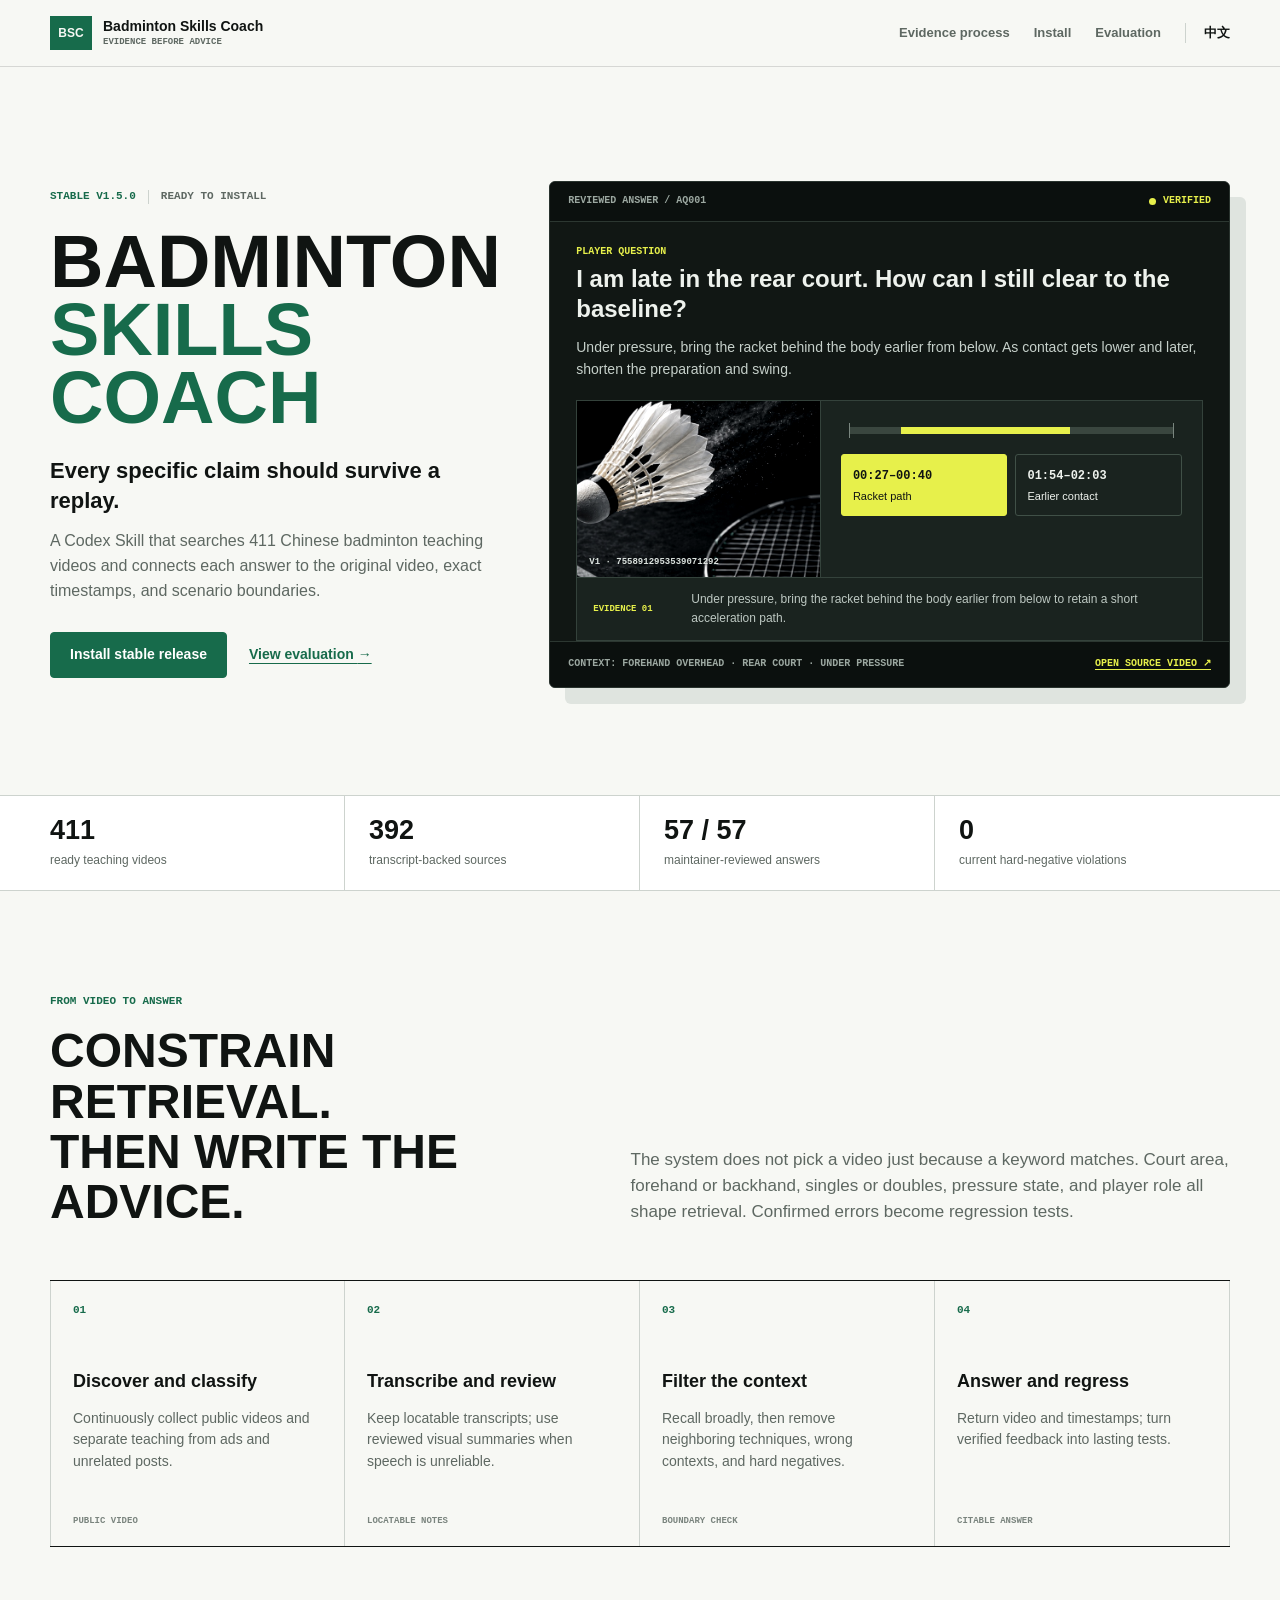
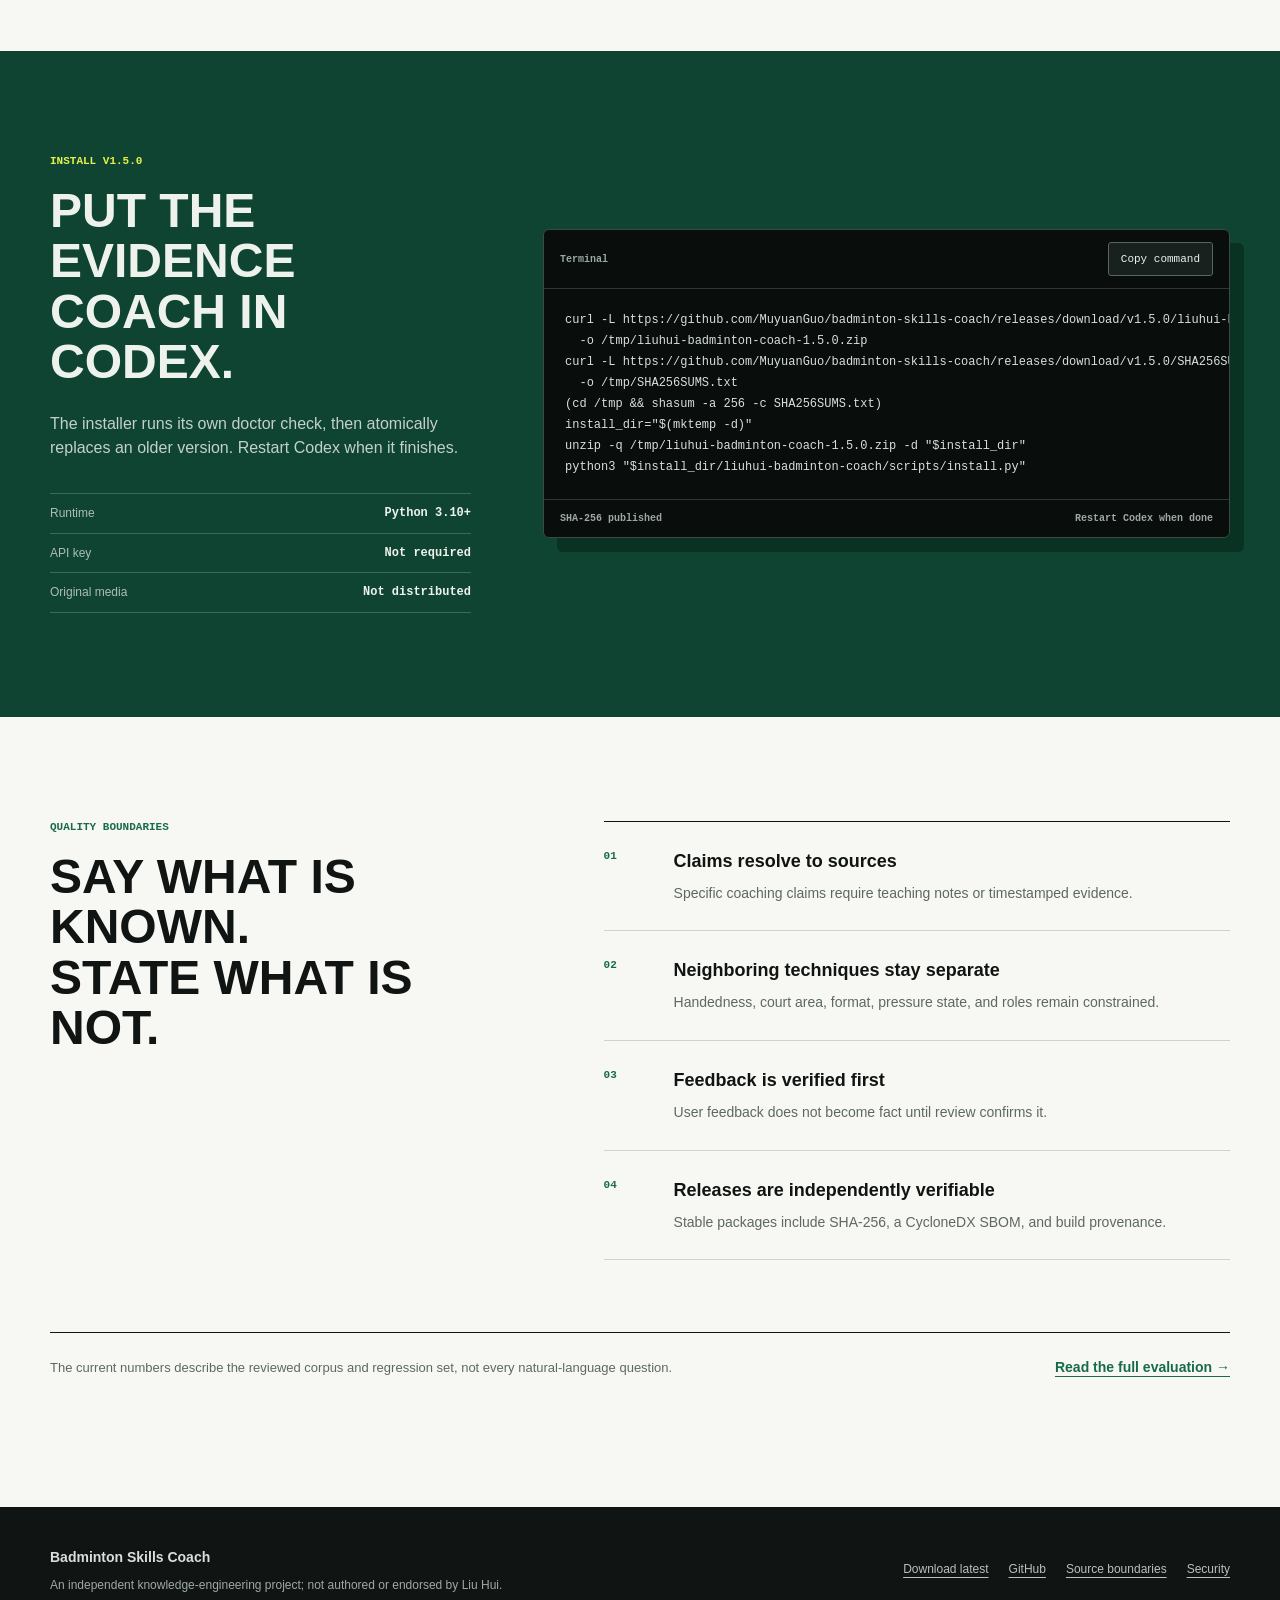
==== docs/en/index.html @ 5ee348ec "feat: complete full Bilibili knowledge pipeline" ====
<!doctype html>
<html lang="en">
<head>
  <meta charset="utf-8">
  <meta name="viewport" content="width=device-width, initial-scale=1">
  <title>Badminton Skills Coach | Traceable coaching evidence for Codex</title>
  <meta name="description" content="An evidence-backed Codex Skill that turns public Chinese badminton coaching videos into citable guidance with timestamps and explicit boundaries.">
  <meta property="og:type" content="website">
  <meta property="og:title" content="Badminton Skills Coach">
  <meta property="og:description" content="Evidence-backed badminton video knowledge for Codex.">
  <meta property="og:image" content="https://muyuanguo.github.io/badminton-skills-coach/assets/social-preview.jpg">
  <meta property="og:url" content="https://muyuanguo.github.io/badminton-skills-coach/en/">
  <meta name="twitter:card" content="summary_large_image">
  <link rel="canonical" href="https://muyuanguo.github.io/badminton-skills-coach/en/">
  <link rel="alternate" hreflang="zh-CN" href="https://muyuanguo.github.io/badminton-skills-coach/">
  <link rel="stylesheet" href="../styles.css">
</head>
<body>
  <a class="skip-link" href="#main">Skip to content</a>
  <header class="site-header">
    <div class="shell nav-wrap">
      <a class="brand" href="#top" aria-label="Badminton Skills Coach home"><span class="brand-mark" aria-hidden="true">BSC</span><span><strong>Badminton Skills Coach</strong><small>Evidence before advice</small></span></a>
      <nav aria-label="Main navigation"><a href="#method">Evidence process</a><a href="#install">Install</a><a href="../evaluation/">Evaluation</a><a class="language-link" href="../" lang="zh-CN">中文</a></nav>
    </div>
  </header>

  <main id="main">
    <section class="hero" id="top">
      <div class="shell hero-grid">
        <div class="hero-copy">
          <p class="release-line"><span>Stable v1.5.0</span><span>Ready to install</span></p>
          <h1><span>Badminton</span><span>Skills Coach</span></h1>
          <p class="hero-thesis">Every specific claim should survive a replay.</p>
          <p class="lede">A Codex Skill that searches 411 Chinese badminton teaching videos and connects each answer to the original video, exact timestamps, and scenario boundaries.</p>
          <div class="hero-actions"><a class="button primary" href="#install">Install stable release</a><a class="text-link" href="../evaluation/">View evaluation <span aria-hidden="true">→</span></a></div>
        </div>

        <article class="review-desk" aria-labelledby="review-title">
          <div class="desk-bar"><span>Reviewed answer / AQ001</span><span class="verified">Verified</span></div>
          <div class="review-body">
            <p class="question-label">Player question</p>
            <h2 id="review-title">I am late in the rear court. How can I still clear to the baseline?</h2>
            <p class="answer-summary">Under pressure, bring the racket behind the body earlier from below. As contact gets lower and later, shorten the preparation and swing.</p>
            <div class="evidence-stage">
              <div class="video-frame" aria-hidden="true"><img src="../assets/social-preview.jpg" width="1280" height="640" alt=""><span class="frame-code">V1 · 7558912953539071292</span></div>
              <div class="timeline" aria-label="Video evidence timeline">
                <div class="timeline-track" aria-hidden="true"><span></span></div>
                <div class="time-tabs" role="tablist" aria-label="Choose evidence segment">
                  <button type="button" role="tab" aria-selected="true" aria-controls="evidence-one" id="time-one" data-evidence-tab="evidence-one"><strong>00:27–00:40</strong><span>Racket path</span></button>
                  <button type="button" role="tab" aria-selected="false" aria-controls="evidence-two" id="time-two" data-evidence-tab="evidence-two"><strong>01:54–02:03</strong><span>Earlier contact</span></button>
                </div>
              </div>
              <div class="evidence-note" id="evidence-one" role="tabpanel" aria-labelledby="time-one"><span>Evidence 01</span><p>Under pressure, bring the racket behind the body earlier from below to retain a short acceleration path.</p></div>
              <div class="evidence-note" id="evidence-two" role="tabpanel" aria-labelledby="time-two" hidden><span>Evidence 02</span><p>As the feed gets deeper, move contact earlier instead of compensating for lateness with a bigger swing.</p></div>
            </div>
          </div>
          <footer class="desk-footer"><span>Context: forehand overhead · rear court · under pressure</span><a href="https://www.douyin.com/video/7558912953539071292" rel="noopener noreferrer">Open source video <span aria-hidden="true">↗</span></a></footer>
        </article>
      </div>
    </section>

    <section class="metrics" aria-label="Project quality baseline"><div class="shell metric-row"><p><strong>411</strong><span>ready teaching videos</span></p><p><strong>392</strong><span>transcript-backed sources</span></p><p><strong>57 / 57</strong><span>maintainer-reviewed answers</span></p><p><strong>0</strong><span>current hard-negative violations</span></p></div></section>

    <section class="section method-section" id="method">
      <div class="shell split-heading"><div><p class="eyebrow">From video to answer</p><h2>Constrain retrieval.<br>Then write the advice.</h2></div><p>The system does not pick a video just because a keyword matches. Court area, forehand or backhand, singles or doubles, pressure state, and player role all shape retrieval. Confirmed errors become regression tests.</p></div>
      <div class="shell process-table" role="list" aria-label="Evidence processing pipeline">
        <article role="listitem"><span class="process-index">01</span><h3>Discover and classify</h3><p>Continuously collect public videos and separate teaching from ads and unrelated posts.</p><small>PUBLIC VIDEO</small></article>
        <article role="listitem"><span class="process-index">02</span><h3>Transcribe and review</h3><p>Keep locatable transcripts; use reviewed visual summaries when speech is unreliable.</p><small>LOCATABLE NOTES</small></article>
        <article role="listitem"><span class="process-index">03</span><h3>Filter the context</h3><p>Recall broadly, then remove neighboring techniques, wrong contexts, and hard negatives.</p><small>BOUNDARY CHECK</small></article>
        <article role="listitem"><span class="process-index">04</span><h3>Answer and regress</h3><p>Return video and timestamps; turn verified feedback into lasting tests.</p><small>CITABLE ANSWER</small></article>
      </div>
    </section>

    <section class="section install-section" id="install">
      <div class="shell install-grid">
        <div class="install-copy"><p class="eyebrow">Install v1.5.0</p><h2>Put the evidence coach in Codex.</h2><p>The installer runs its own doctor check, then atomically replaces an older version. Restart Codex when it finishes.</p><dl class="requirements"><div><dt>Runtime</dt><dd>Python 3.10+</dd></div><div><dt>API key</dt><dd>Not required</dd></div><div><dt>Original media</dt><dd>Not distributed</dd></div></dl></div>
        <div class="code-panel"><div class="code-toolbar"><span>Terminal</span><button type="button" data-copy-target="install-code">Copy command</button></div><pre id="install-code"><code>curl -L https://github.com/MuyuanGuo/badminton-skills-coach/releases/download/v1.5.0/liuhui-badminton-coach-1.5.0.zip \
  -o /tmp/liuhui-badminton-coach-1.5.0.zip
curl -L https://github.com/MuyuanGuo/badminton-skills-coach/releases/download/v1.5.0/SHA256SUMS.txt \
  -o /tmp/SHA256SUMS.txt
(cd /tmp &amp;&amp; shasum -a 256 -c SHA256SUMS.txt)
install_dir="$(mktemp -d)"
unzip -q /tmp/liuhui-badminton-coach-1.5.0.zip -d "$install_dir"
python3 "$install_dir/liuhui-badminton-coach/scripts/install.py"</code></pre><div class="code-footer"><span>SHA-256 published</span><span>Restart Codex when done</span></div></div>
      </div>
    </section>

    <section class="section quality-section" id="quality">
      <div class="shell quality-layout"><div class="quality-title"><p class="eyebrow">Quality boundaries</p><h2>Say what is known.<br>State what is not.</h2></div><div class="quality-list"><article><span>01</span><div><h3>Claims resolve to sources</h3><p>Specific coaching claims require teaching notes or timestamped evidence.</p></div></article><article><span>02</span><div><h3>Neighboring techniques stay separate</h3><p>Handedness, court area, format, pressure state, and roles remain constrained.</p></div></article><article><span>03</span><div><h3>Feedback is verified first</h3><p>User feedback does not become fact until review confirms it.</p></div></article><article><span>04</span><div><h3>Releases are independently verifiable</h3><p>Stable packages include SHA-256, a CycloneDX SBOM, and build provenance.</p></div></article></div></div>
      <div class="shell evaluation-link"><p>The current numbers describe the reviewed corpus and regression set, not every natural-language question.</p><a href="../evaluation/">Read the full evaluation <span aria-hidden="true">→</span></a></div>
    </section>
  </main>

  <footer class="site-footer"><div class="shell footer-grid"><div><strong>Badminton Skills Coach</strong><p>An independent knowledge-engineering project; not authored or endorsed by Liu Hui.</p></div><div class="footer-links"><a href="https://github.com/MuyuanGuo/badminton-skills-coach/releases/latest">Download latest</a><a href="https://github.com/MuyuanGuo/badminton-skills-coach">GitHub</a><a href="https://github.com/MuyuanGuo/badminton-skills-coach/blob/main/NOTICE">Source boundaries</a><a href="https://github.com/MuyuanGuo/badminton-skills-coach/blob/main/SECURITY.md">Security</a></div></div></footer>
  <script src="../site.js"></script>
</body>
</html>
---- docs/styles.css ----
:root {
  --ink: #101412;
  --paper: #f7f8f4;
  --paper-alt: #edf0eb;
  --green: #176b4b;
  --green-dark: #0e4431;
  --yellow: #e7f04b;
  --graphite: #5e6862;
  --line: #cdd3ce;
  --desk: #111714;
  --desk-2: #1a231f;
  --desk-text: #eef2ed;
  --desk-muted: #9ca8a1;
  --radius: 6px;
  font-family: "Helvetica Neue", "Noto Sans SC", "PingFang SC", "Microsoft YaHei", Arial, sans-serif;
  color-scheme: light;
}

* { box-sizing: border-box; }
html { scroll-behavior: smooth; }
body { margin: 0; color: var(--ink); background: var(--paper); line-height: 1.55; }
body, button { font-family: inherit; }
a { color: inherit; }
img { display: block; max-width: 100%; }
button, a { -webkit-tap-highlight-color: transparent; }
button:focus-visible, a:focus-visible { outline: 3px solid var(--yellow); outline-offset: 3px; }
h1, h2, h3, p, dl { margin-top: 0; }
.shell { width: min(1180px, calc(100% - 48px)); margin-inline: auto; }
.skip-link { position: fixed; top: 10px; left: 10px; z-index: 100; padding: 9px 14px; color: var(--ink); background: var(--yellow); transform: translateY(-160%); }
.skip-link:focus { transform: translateY(0); }

.site-header { position: sticky; top: 0; z-index: 40; border-bottom: 1px solid rgba(16, 20, 18, 0.14); background: rgba(247, 248, 244, 0.94); backdrop-filter: blur(12px); }
.nav-wrap { min-height: 66px; display: flex; align-items: center; justify-content: space-between; gap: 28px; }
.brand { display: inline-flex; align-items: center; gap: 11px; text-decoration: none; line-height: 1.08; }
.brand-mark { width: 42px; height: 34px; display: grid; place-items: center; color: var(--paper); background: var(--green); font: 800 12px/1 "Arial Narrow", "Roboto Condensed", Arial, sans-serif; }
.brand strong, .brand small { display: block; }
.brand strong { font-size: 14px; }
.brand small { margin-top: 4px; color: var(--graphite); font: 700 9px/1.1 ui-monospace, SFMono-Regular, Menlo, monospace; text-transform: uppercase; }
nav { display: flex; align-items: center; gap: 24px; }
nav a { color: var(--graphite); font-size: 13px; font-weight: 700; text-decoration: none; }
nav a:hover { color: var(--green); }
.language-link { padding-left: 18px; border-left: 1px solid var(--line); color: var(--ink); }

.hero { padding: 42px 0 36px; border-bottom: 1px solid var(--line); }
.hero-grid { min-height: 650px; display: grid; grid-template-columns: minmax(320px, 0.78fr) minmax(560px, 1.22fr); gap: 64px; align-items: center; }
.release-line { display: flex; gap: 12px; margin-bottom: 24px; color: var(--green); font: 800 11px/1.2 ui-monospace, SFMono-Regular, Menlo, monospace; text-transform: uppercase; }
.release-line span + span { padding-left: 12px; border-left: 1px solid var(--line); color: var(--graphite); }
h1 { margin-bottom: 24px; font-family: "Arial Narrow", "Roboto Condensed", Impact, "Noto Sans SC", sans-serif; font-size: 74px; font-stretch: condensed; font-weight: 900; line-height: 0.92; text-transform: uppercase; }
h1 span { display: block; }
h1 span:last-child { color: var(--green); }
.hero-thesis { max-width: 520px; margin-bottom: 14px; font-size: 22px; font-weight: 800; line-height: 1.35; }
.lede { max-width: 520px; margin-bottom: 28px; color: var(--graphite); font-size: 16px; }
.hero-actions { display: flex; align-items: center; gap: 22px; }
.button { min-height: 46px; display: inline-flex; align-items: center; justify-content: center; padding: 0 19px; border: 1px solid var(--green); border-radius: 4px; font-size: 14px; font-weight: 800; text-decoration: none; transition: background-color 150ms ease, color 150ms ease, transform 150ms ease; }
.button.primary { color: #fff; background: var(--green); }
.button.primary:hover { background: var(--green-dark); transform: translateY(-2px); }
.text-link { color: var(--green); font-size: 14px; font-weight: 800; text-underline-offset: 4px; }

.review-desk { overflow: hidden; border: 1px solid #29332e; border-radius: var(--radius); color: var(--desk-text); background: var(--desk); box-shadow: 16px 16px 0 #dfe4df; }
.desk-bar, .desk-footer { min-height: 40px; display: flex; align-items: center; justify-content: space-between; gap: 20px; padding: 0 18px; color: var(--desk-muted); background: #0b100e; font: 700 10px/1.2 ui-monospace, SFMono-Regular, Menlo, monospace; text-transform: uppercase; }
.desk-bar { border-bottom: 1px solid #2c3731; }
.verified { display: inline-flex; align-items: center; gap: 7px; color: var(--yellow); }
.verified::before { width: 7px; height: 7px; border-radius: 50%; background: var(--yellow); content: ""; }
.review-body { padding: 24px 26px 0; }
.question-label { margin-bottom: 6px; color: var(--yellow); font: 800 10px/1.2 ui-monospace, SFMono-Regular, Menlo, monospace; text-transform: uppercase; }
.review-desk h2 { max-width: 600px; margin-bottom: 12px; font-size: 24px; line-height: 1.28; }
.answer-summary { margin-bottom: 20px; color: #c6d0ca; font-size: 14px; }
.evidence-stage { display: grid; grid-template-columns: 0.78fr 1.22fr; border: 1px solid #34423b; background: var(--desk-2); }
.video-frame { position: relative; min-height: 176px; overflow: hidden; border-right: 1px solid #34423b; background: #050706; }
.video-frame img { width: 100%; height: 100%; position: absolute; inset: 0; object-fit: cover; object-position: right center; filter: saturate(0.78) contrast(1.08); transform: scale(1.55); transform-origin: 100% 52%; }
.frame-code { position: absolute; left: 12px; bottom: 10px; z-index: 1; color: #dce3df; font: 700 9px/1.2 ui-monospace, SFMono-Regular, Menlo, monospace; }
.timeline { padding: 20px 20px 8px; }
.timeline-track { height: 7px; position: relative; margin: 6px 8px 20px; background: #3a463f; }
.timeline-track::before, .timeline-track::after { position: absolute; top: -4px; width: 1px; height: 15px; background: #79857e; content: ""; }
.timeline-track::before { left: 0; }
.timeline-track::after { right: 0; }
.timeline-track span { position: absolute; top: 0; left: 16%; width: 52%; height: 100%; background: var(--yellow); }
.time-tabs { display: grid; grid-template-columns: 1fr 1fr; gap: 8px; }
.time-tabs button { min-height: 62px; padding: 10px 11px; border: 1px solid #405047; border-radius: 3px; color: var(--desk-text); background: transparent; text-align: left; cursor: pointer; }
.time-tabs button[aria-selected="true"] { border-color: var(--yellow); color: var(--ink); background: var(--yellow); }
.time-tabs strong, .time-tabs span { display: block; }
.time-tabs strong { font: 800 12px/1.2 ui-monospace, SFMono-Regular, Menlo, monospace; }
.time-tabs span { margin-top: 6px; font-size: 11px; }
.evidence-note { grid-column: 1 / -1; min-height: 62px; display: grid; grid-template-columns: 84px 1fr; gap: 14px; align-items: center; padding: 12px 16px; border-top: 1px solid #34423b; }
.evidence-note[hidden] { display: none; }
.evidence-note > span { color: var(--yellow); font: 800 9px/1.2 ui-monospace, SFMono-Regular, Menlo, monospace; text-transform: uppercase; }
.evidence-note p { margin: 0; color: #bdc8c2; font-size: 12px; }
.desk-footer { min-height: 46px; border-top: 1px solid #2c3731; }
.desk-footer a { color: var(--yellow); text-underline-offset: 3px; }

.metrics { background: #fff; border-bottom: 1px solid var(--line); }
.metric-row { display: grid; grid-template-columns: repeat(4, 1fr); }
.metric-row p { min-height: 94px; display: flex; flex-direction: column; justify-content: center; margin: 0; padding: 14px 24px; border-right: 1px solid var(--line); }
.metric-row p:first-child { padding-left: 0; }
.metric-row p:last-child { border-right: 0; }
.metric-row strong { font: 900 27px/1 "Arial Narrow", "Roboto Condensed", Arial, sans-serif; }
.metric-row span { margin-top: 7px; color: var(--graphite); font-size: 12px; }

.section { padding: 104px 0; }
.eyebrow { margin-bottom: 18px; color: var(--green); font: 800 11px/1.2 ui-monospace, SFMono-Regular, Menlo, monospace; text-transform: uppercase; }
.section h2 { margin-bottom: 0; font-family: "Arial Narrow", "Roboto Condensed", Impact, "Noto Sans SC", sans-serif; font-size: 48px; line-height: 1.05; text-transform: uppercase; }
.split-heading { display: grid; grid-template-columns: 0.9fr 1.1fr; gap: 90px; align-items: end; margin-bottom: 52px; }
.split-heading > p { max-width: 600px; margin-bottom: 2px; color: var(--graphite); font-size: 17px; }
.process-table { display: grid; grid-template-columns: repeat(4, 1fr); border-block: 1px solid var(--ink); }
.process-table article { min-height: 265px; display: flex; flex-direction: column; padding: 24px 22px 20px; border-right: 1px solid var(--line); }
.process-table article:first-child { border-left: 1px solid var(--line); }
.process-index { color: var(--green); font: 800 11px/1 ui-monospace, SFMono-Regular, Menlo, monospace; }
.process-table h3 { margin: 52px 0 12px; font-size: 18px; }
.process-table p { margin-bottom: 24px; color: var(--graphite); font-size: 14px; }
.process-table small { margin-top: auto; color: #7a847e; font: 700 9px/1 ui-monospace, SFMono-Regular, Menlo, monospace; }

.install-section { color: var(--desk-text); background: var(--green-dark); }
.install-grid { display: grid; grid-template-columns: 0.76fr 1.24fr; gap: 72px; align-items: center; }
.install-copy .eyebrow { color: var(--yellow); }
.install-copy h2 { margin-bottom: 24px; }
.install-copy > p:not(.eyebrow) { color: #c4d1ca; }
.requirements { margin: 32px 0 0; border-top: 1px solid rgba(255,255,255,0.2); }
.requirements > div { display: flex; justify-content: space-between; gap: 22px; padding: 10px 0; border-bottom: 1px solid rgba(255,255,255,0.2); }
.requirements dt { color: #aebdb5; font-size: 12px; }
.requirements dd { margin: 0; font: 700 12px/1.5 ui-monospace, SFMono-Regular, Menlo, monospace; }
.code-panel { min-width: 0; overflow: hidden; border: 1px solid #3c4a43; border-radius: var(--radius); background: #090d0b; box-shadow: 14px 14px 0 rgba(5, 16, 11, 0.34); }
.code-toolbar, .code-footer { display: flex; align-items: center; justify-content: space-between; gap: 18px; padding: 12px 16px; color: var(--desk-muted); font: 700 10px/1.3 ui-monospace, SFMono-Regular, Menlo, monospace; }
.code-toolbar { border-bottom: 1px solid #2b3731; }
.code-toolbar button { min-height: 34px; padding: 0 12px; border: 1px solid #58665f; border-radius: 3px; color: var(--desk-text); background: #18211d; font-size: 11px; cursor: pointer; }
.code-toolbar button:hover { border-color: var(--yellow); color: var(--yellow); }
.code-panel pre { max-height: 300px; margin: 0; padding: 21px; overflow: auto; color: #d7e1db; font: 12px/1.75 ui-monospace, SFMono-Regular, Menlo, monospace; }
.code-footer { border-top: 1px solid #2b3731; }

.quality-section { padding-bottom: 0; }
.quality-layout { display: grid; grid-template-columns: 0.84fr 1.16fr; gap: 100px; }
.quality-title { position: sticky; top: 110px; align-self: start; }
.quality-list { border-top: 1px solid var(--ink); }
.quality-list article { display: grid; grid-template-columns: 52px 1fr; gap: 18px; padding: 26px 0; border-bottom: 1px solid var(--line); }
.quality-list article > span { color: var(--green); font: 800 11px/1.6 ui-monospace, SFMono-Regular, Menlo, monospace; }
.quality-list h3 { margin-bottom: 7px; font-size: 18px; }
.quality-list p { margin: 0; color: var(--graphite); font-size: 14px; }
.evaluation-link { display: flex; align-items: center; justify-content: space-between; gap: 32px; margin-top: 72px; padding-block: 24px; border-top: 1px solid var(--ink); }
.evaluation-link p { max-width: 720px; margin: 0; color: var(--graphite); font-size: 13px; }
.evaluation-link a { flex-shrink: 0; color: var(--green); font-size: 14px; font-weight: 800; text-underline-offset: 4px; }

.site-footer { margin-top: 104px; padding: 38px 0; color: #d9e0dc; background: var(--ink); }
.footer-grid { display: flex; align-items: center; justify-content: space-between; gap: 32px; }
.footer-grid strong { font-size: 14px; }
.footer-grid p { max-width: 540px; margin: 6px 0 0; color: #9eaaa3; font-size: 12px; }
.footer-links { display: flex; flex-wrap: wrap; justify-content: flex-end; gap: 20px; }
.footer-links a { color: #b8c2bc; font-size: 12px; text-underline-offset: 4px; }

@media (max-width: 980px) {
  nav a:not(.language-link) { display: none; }
  .hero-grid { grid-template-columns: 1fr; gap: 42px; }
  .hero-copy { max-width: 680px; }
  .review-desk { box-shadow: 10px 10px 0 #dfe4df; }
  .split-heading, .quality-layout { grid-template-columns: 1fr; gap: 34px; }
  .quality-title { position: static; }
  .process-table { grid-template-columns: repeat(2, 1fr); }
  .process-table article:nth-child(2) { border-right: 0; }
  .process-table article:nth-child(-n+2) { border-bottom: 1px solid var(--line); }
  .install-grid { grid-template-columns: 1fr; }
}

@media (max-width: 640px) {
  .shell { width: min(100% - 28px, 1180px); }
  .site-header { position: static; }
  .nav-wrap { min-height: 60px; }
  .brand-mark { width: 38px; height: 31px; }
  .brand strong { font-size: 12px; }
  .brand small { display: none; }
  .language-link { padding-left: 12px; font-size: 12px; }
  .hero { padding: 30px 0 26px; }
  .hero-grid { min-height: 0; gap: 26px; }
  .release-line { margin-bottom: 15px; }
  h1 { margin-bottom: 14px; font-size: 47px; line-height: 0.92; }
  .hero-thesis { margin-bottom: 8px; font-size: 18px; }
  .lede { margin-bottom: 18px; font-size: 14px; line-height: 1.5; }
  .hero-actions { gap: 16px; }
  .button { min-height: 42px; padding-inline: 15px; font-size: 13px; }
  .text-link { font-size: 13px; }
  .review-desk { box-shadow: 7px 7px 0 #dfe4df; }
  .desk-bar { min-height: 34px; padding-inline: 12px; }
  .review-body { padding: 15px 14px 0; }
  .review-desk h2 { margin-bottom: 7px; font-size: 17px; }
  .answer-summary { margin-bottom: 12px; font-size: 12px; line-height: 1.42; }
  .evidence-stage { grid-template-columns: 0.72fr 1.28fr; }
  .video-frame { min-height: 116px; }
  .timeline { padding: 11px 10px 5px; }
  .timeline-track { margin: 3px 5px 10px; }
  .time-tabs { gap: 5px; }
  .time-tabs button { min-height: 52px; padding: 7px; }
  .time-tabs strong { font-size: 9px; }
  .time-tabs span { margin-top: 4px; font-size: 9px; }
  .frame-code { left: 7px; bottom: 6px; max-width: 85px; font-size: 7px; }
  .evidence-note { min-height: 50px; grid-template-columns: 62px 1fr; gap: 8px; padding: 8px 10px; }
  .evidence-note p { font-size: 10px; line-height: 1.35; }
  .desk-footer { min-height: 39px; padding-inline: 12px; font-size: 8px; }
  .desk-footer > span { max-width: 58%; }
  .metric-row { grid-template-columns: repeat(2, 1fr); }
  .metric-row p { min-height: 76px; padding: 10px 14px; }
  .metric-row p:first-child { padding-left: 14px; }
  .metric-row p:nth-child(2) { border-right: 0; }
  .metric-row p:nth-child(-n+2) { border-bottom: 1px solid var(--line); }
  .metric-row strong { font-size: 23px; }
  .metric-row span { font-size: 10px; }
  .section { padding: 72px 0; }
  .section h2 { font-size: 36px; }
  .split-heading { margin-bottom: 30px; }
  .split-heading > p { font-size: 15px; }
  .process-table { grid-template-columns: 1fr; }
  .process-table article { min-height: 0; padding: 20px; border-left: 1px solid var(--line); border-right: 1px solid var(--line) !important; border-bottom: 1px solid var(--line); }
  .process-table article:last-child { border-bottom: 0; }
  .process-table h3 { margin: 28px 0 8px; }
  .process-table small { margin-top: 10px; }
  .install-grid { gap: 38px; }
  .code-panel { box-shadow: 7px 7px 0 rgba(5, 16, 11, 0.34); }
  .code-panel pre { max-height: 260px; padding: 15px; font-size: 9px; line-height: 1.7; }
  .code-footer { font-size: 8px; }
  .quality-list article { grid-template-columns: 38px 1fr; gap: 10px; }
  .evaluation-link { align-items: flex-start; flex-direction: column; margin-top: 48px; }
  .site-footer { margin-top: 72px; }
  .footer-grid { align-items: flex-start; flex-direction: column; }
  .footer-links { justify-content: flex-start; }

  html[lang="en"] .hero { padding-block: 20px 18px; }
  html[lang="en"] .hero-grid { gap: 18px; }
  html[lang="en"] .release-line { margin-bottom: 10px; }
  html[lang="en"] h1 { margin-bottom: 9px; font-size: 44px; }
  html[lang="en"] .hero-thesis { margin-bottom: 5px; font-size: 17px; }
  html[lang="en"] .lede { margin-bottom: 12px; font-size: 13px; }
}

@media (max-width: 360px) {
  .time-tabs button { padding-inline: 5px; }
  .time-tabs strong { font-size: 8px; white-space: nowrap; }
}

@media (prefers-reduced-motion: reduce) {
  html { scroll-behavior: auto; }
  .button { transition: none; }
}
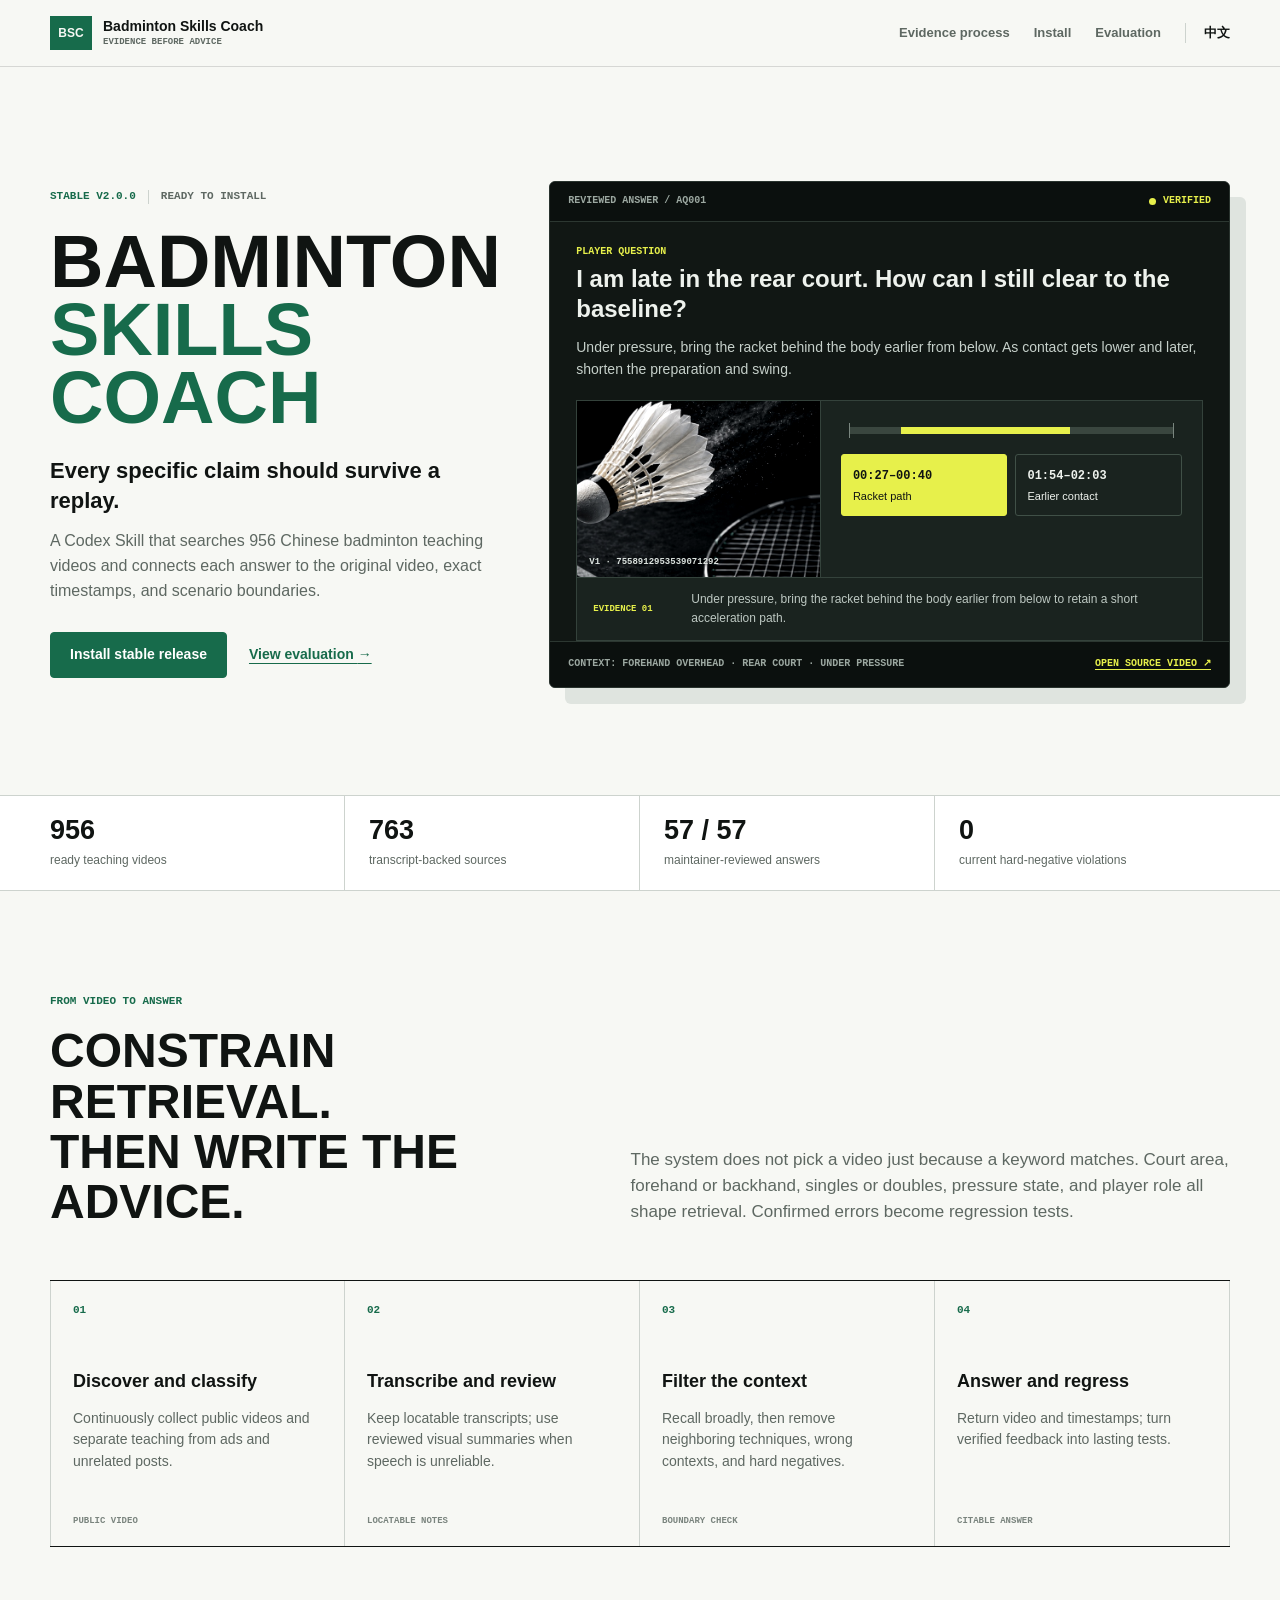
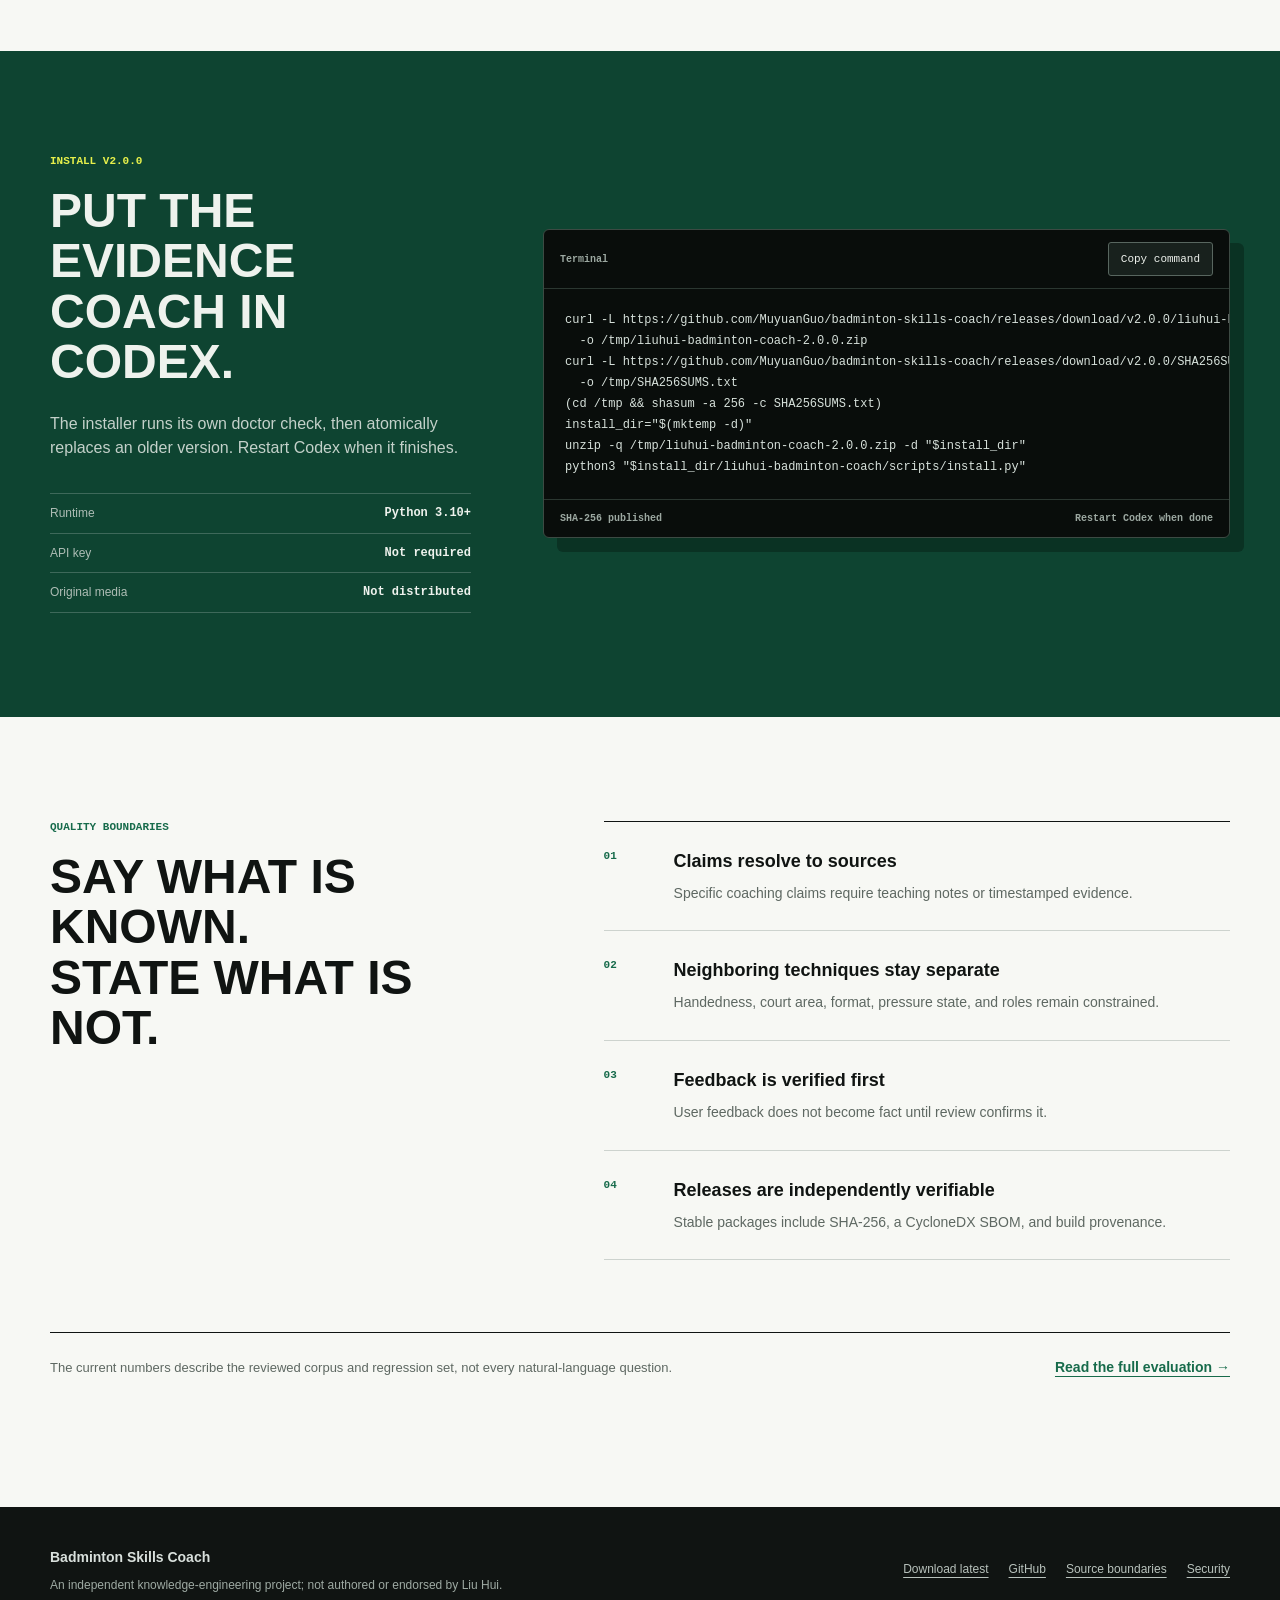
==== commit 5e824b50: "release: prepare v2.0.0" ====
--- a/docs/en/index.html
+++ b/docs/en/index.html
@@ -28,10 +28,10 @@
     <section class="hero" id="top">
       <div class="shell hero-grid">
         <div class="hero-copy">
-          <p class="release-line"><span>Stable v1.5.0</span><span>Ready to install</span></p>
+          <p class="release-line"><span>Stable v2.0.0</span><span>Ready to install</span></p>
           <h1><span>Badminton</span><span>Skills Coach</span></h1>
           <p class="hero-thesis">Every specific claim should survive a replay.</p>
-          <p class="lede">A Codex Skill that searches 411 Chinese badminton teaching videos and connects each answer to the original video, exact timestamps, and scenario boundaries.</p>
+          <p class="lede">A Codex Skill that searches 956 Chinese badminton teaching videos and connects each answer to the original video, exact timestamps, and scenario boundaries.</p>
           <div class="hero-actions"><a class="button primary" href="#install">Install stable release</a><a class="text-link" href="../evaluation/">View evaluation <span aria-hidden="true">→</span></a></div>
         </div>
 
@@ -59,7 +59,7 @@
       </div>
     </section>
 
-    <section class="metrics" aria-label="Project quality baseline"><div class="shell metric-row"><p><strong>411</strong><span>ready teaching videos</span></p><p><strong>392</strong><span>transcript-backed sources</span></p><p><strong>57 / 57</strong><span>maintainer-reviewed answers</span></p><p><strong>0</strong><span>current hard-negative violations</span></p></div></section>
+    <section class="metrics" aria-label="Project quality baseline"><div class="shell metric-row"><p><strong>956</strong><span>ready teaching videos</span></p><p><strong>763</strong><span>transcript-backed sources</span></p><p><strong>57 / 57</strong><span>maintainer-reviewed answers</span></p><p><strong>0</strong><span>current hard-negative violations</span></p></div></section>
 
     <section class="section method-section" id="method">
       <div class="shell split-heading"><div><p class="eyebrow">From video to answer</p><h2>Constrain retrieval.<br>Then write the advice.</h2></div><p>The system does not pick a video just because a keyword matches. Court area, forehand or backhand, singles or doubles, pressure state, and player role all shape retrieval. Confirmed errors become regression tests.</p></div>
@@ -73,14 +73,14 @@
 
     <section class="section install-section" id="install">
       <div class="shell install-grid">
-        <div class="install-copy"><p class="eyebrow">Install v1.5.0</p><h2>Put the evidence coach in Codex.</h2><p>The installer runs its own doctor check, then atomically replaces an older version. Restart Codex when it finishes.</p><dl class="requirements"><div><dt>Runtime</dt><dd>Python 3.10+</dd></div><div><dt>API key</dt><dd>Not required</dd></div><div><dt>Original media</dt><dd>Not distributed</dd></div></dl></div>
-        <div class="code-panel"><div class="code-toolbar"><span>Terminal</span><button type="button" data-copy-target="install-code">Copy command</button></div><pre id="install-code"><code>curl -L https://github.com/MuyuanGuo/badminton-skills-coach/releases/download/v1.5.0/liuhui-badminton-coach-1.5.0.zip \
-  -o /tmp/liuhui-badminton-coach-1.5.0.zip
-curl -L https://github.com/MuyuanGuo/badminton-skills-coach/releases/download/v1.5.0/SHA256SUMS.txt \
+        <div class="install-copy"><p class="eyebrow">Install v2.0.0</p><h2>Put the evidence coach in Codex.</h2><p>The installer runs its own doctor check, then atomically replaces an older version. Restart Codex when it finishes.</p><dl class="requirements"><div><dt>Runtime</dt><dd>Python 3.10+</dd></div><div><dt>API key</dt><dd>Not required</dd></div><div><dt>Original media</dt><dd>Not distributed</dd></div></dl></div>
+        <div class="code-panel"><div class="code-toolbar"><span>Terminal</span><button type="button" data-copy-target="install-code">Copy command</button></div><pre id="install-code"><code>curl -L https://github.com/MuyuanGuo/badminton-skills-coach/releases/download/v2.0.0/liuhui-badminton-coach-2.0.0.zip \
+  -o /tmp/liuhui-badminton-coach-2.0.0.zip
+curl -L https://github.com/MuyuanGuo/badminton-skills-coach/releases/download/v2.0.0/SHA256SUMS.txt \
   -o /tmp/SHA256SUMS.txt
 (cd /tmp &amp;&amp; shasum -a 256 -c SHA256SUMS.txt)
 install_dir="$(mktemp -d)"
-unzip -q /tmp/liuhui-badminton-coach-1.5.0.zip -d "$install_dir"
+unzip -q /tmp/liuhui-badminton-coach-2.0.0.zip -d "$install_dir"
 python3 "$install_dir/liuhui-badminton-coach/scripts/install.py"</code></pre><div class="code-footer"><span>SHA-256 published</span><span>Restart Codex when done</span></div></div>
       </div>
     </section>
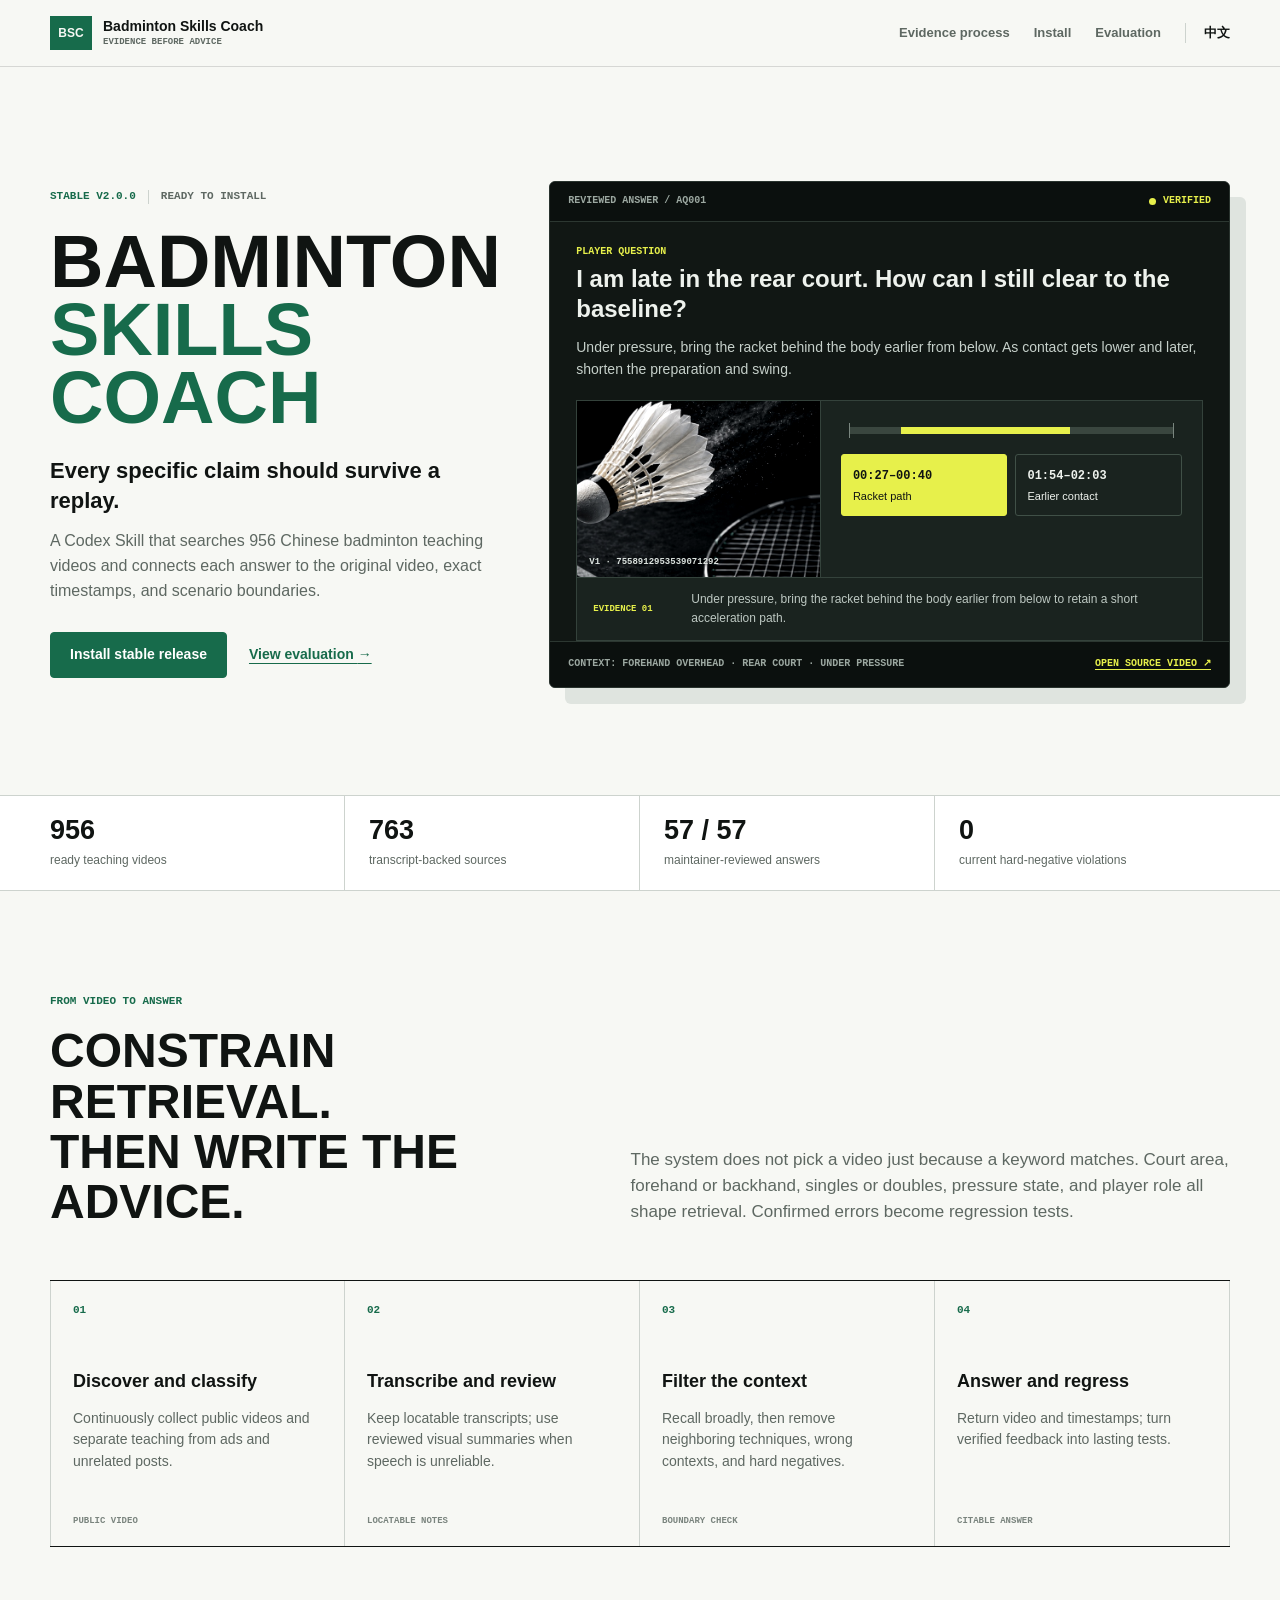
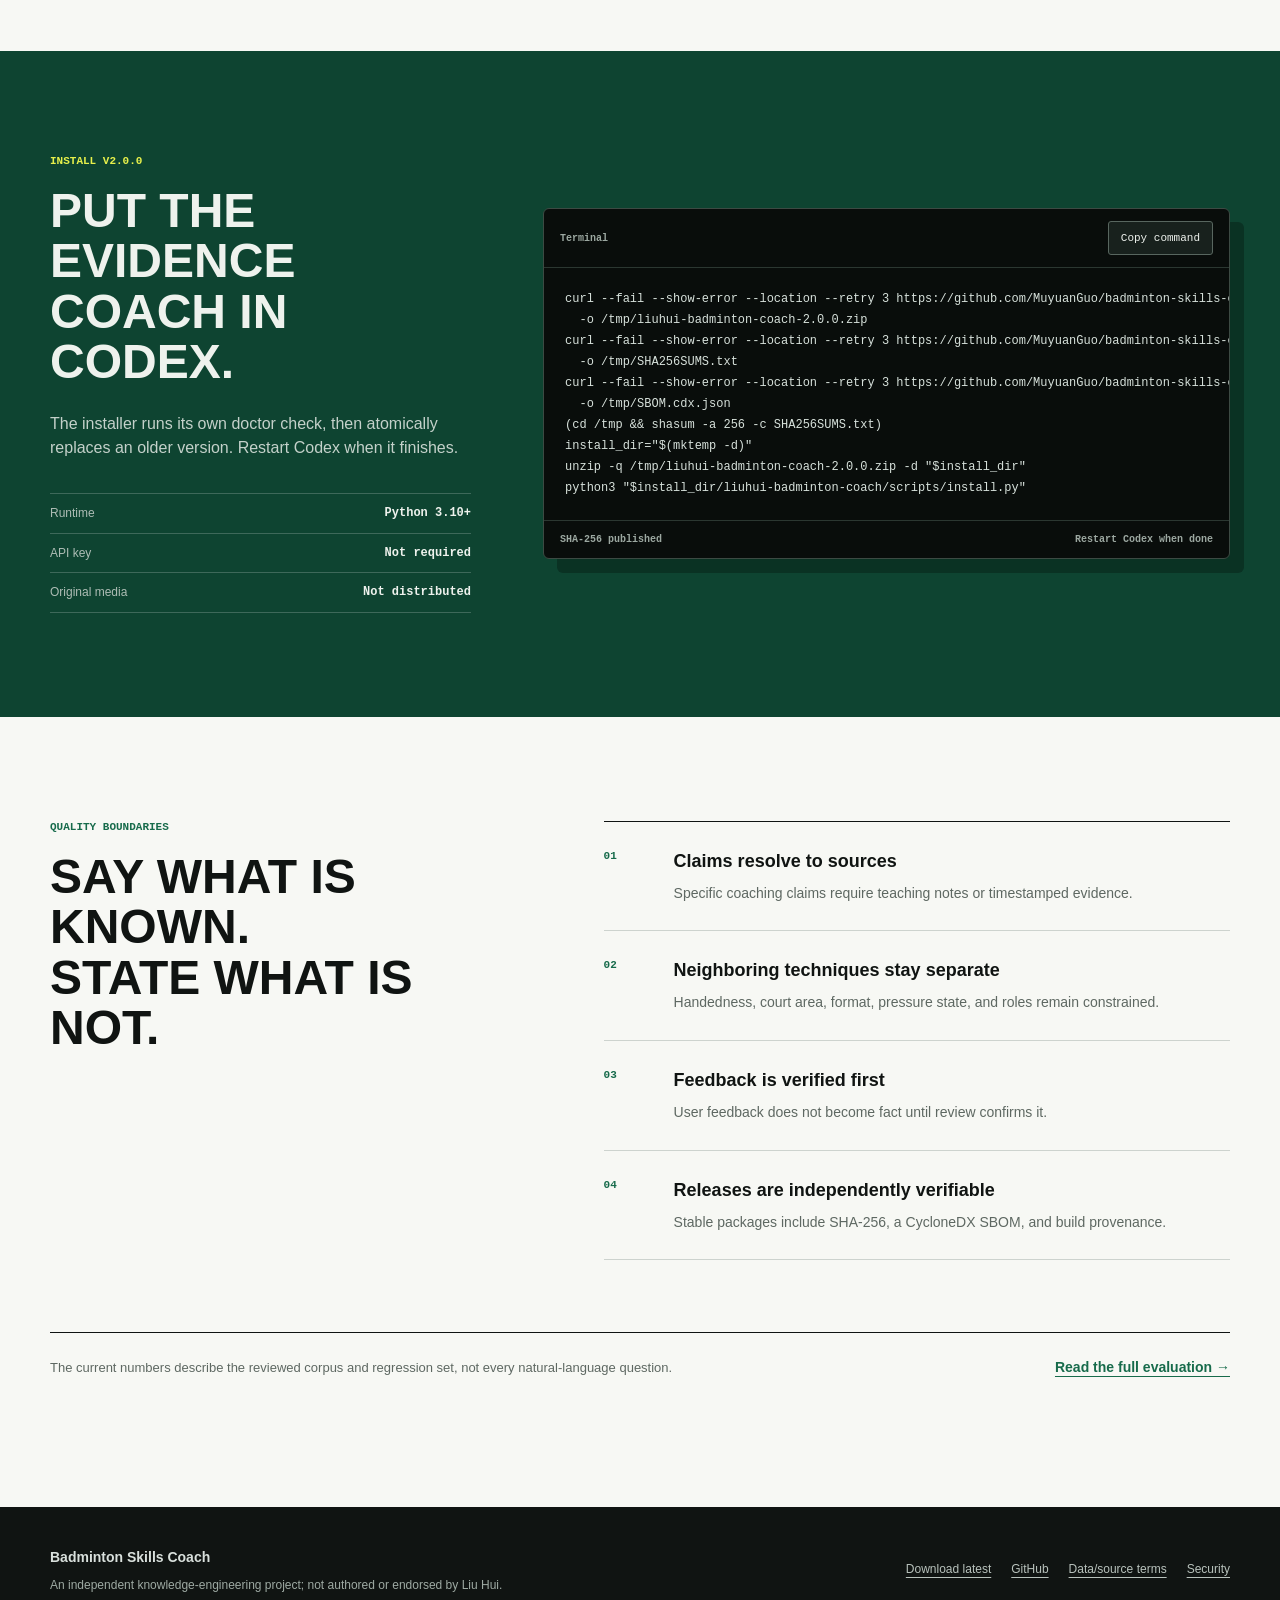
==== commit 2ce1f779: "Fix architecture audit findings" ====
--- a/docs/en/index.html
+++ b/docs/en/index.html
@@ -13,6 +13,8 @@
   <meta name="twitter:card" content="summary_large_image">
   <link rel="canonical" href="https://muyuanguo.github.io/badminton-skills-coach/en/">
   <link rel="alternate" hreflang="zh-CN" href="https://muyuanguo.github.io/badminton-skills-coach/">
+  <link rel="alternate" hreflang="x-default" href="https://muyuanguo.github.io/badminton-skills-coach/">
+  <link rel="icon" href="../favicon.svg" type="image/svg+xml">
   <link rel="stylesheet" href="../styles.css">
 </head>
 <body>
@@ -74,10 +76,12 @@
     <section class="section install-section" id="install">
       <div class="shell install-grid">
         <div class="install-copy"><p class="eyebrow">Install v2.0.0</p><h2>Put the evidence coach in Codex.</h2><p>The installer runs its own doctor check, then atomically replaces an older version. Restart Codex when it finishes.</p><dl class="requirements"><div><dt>Runtime</dt><dd>Python 3.10+</dd></div><div><dt>API key</dt><dd>Not required</dd></div><div><dt>Original media</dt><dd>Not distributed</dd></div></dl></div>
-        <div class="code-panel"><div class="code-toolbar"><span>Terminal</span><button type="button" data-copy-target="install-code">Copy command</button></div><pre id="install-code"><code>curl -L https://github.com/MuyuanGuo/badminton-skills-coach/releases/download/v2.0.0/liuhui-badminton-coach-2.0.0.zip \
+        <div class="code-panel"><div class="code-toolbar"><span>Terminal</span><button type="button" data-copy-target="install-code">Copy command</button></div><pre id="install-code"><code>curl --fail --show-error --location --retry 3 https://github.com/MuyuanGuo/badminton-skills-coach/releases/download/v2.0.0/liuhui-badminton-coach-2.0.0.zip \
   -o /tmp/liuhui-badminton-coach-2.0.0.zip
-curl -L https://github.com/MuyuanGuo/badminton-skills-coach/releases/download/v2.0.0/SHA256SUMS.txt \
+curl --fail --show-error --location --retry 3 https://github.com/MuyuanGuo/badminton-skills-coach/releases/download/v2.0.0/SHA256SUMS.txt \
   -o /tmp/SHA256SUMS.txt
+curl --fail --show-error --location --retry 3 https://github.com/MuyuanGuo/badminton-skills-coach/releases/download/v2.0.0/SBOM.cdx.json \
+  -o /tmp/SBOM.cdx.json
 (cd /tmp &amp;&amp; shasum -a 256 -c SHA256SUMS.txt)
 install_dir="$(mktemp -d)"
 unzip -q /tmp/liuhui-badminton-coach-2.0.0.zip -d "$install_dir"
@@ -91,7 +95,7 @@
     </section>
   </main>
 
-  <footer class="site-footer"><div class="shell footer-grid"><div><strong>Badminton Skills Coach</strong><p>An independent knowledge-engineering project; not authored or endorsed by Liu Hui.</p></div><div class="footer-links"><a href="https://github.com/MuyuanGuo/badminton-skills-coach/releases/latest">Download latest</a><a href="https://github.com/MuyuanGuo/badminton-skills-coach">GitHub</a><a href="https://github.com/MuyuanGuo/badminton-skills-coach/blob/main/NOTICE">Source boundaries</a><a href="https://github.com/MuyuanGuo/badminton-skills-coach/blob/main/SECURITY.md">Security</a></div></div></footer>
+  <footer class="site-footer"><div class="shell footer-grid"><div><strong>Badminton Skills Coach</strong><p>An independent knowledge-engineering project; not authored or endorsed by Liu Hui.</p></div><div class="footer-links"><a href="https://github.com/MuyuanGuo/badminton-skills-coach/releases/latest">Download latest</a><a href="https://github.com/MuyuanGuo/badminton-skills-coach">GitHub</a><a href="https://github.com/MuyuanGuo/badminton-skills-coach/blob/main/LICENSE-DATA">Data/source terms</a><a href="https://github.com/MuyuanGuo/badminton-skills-coach/blob/main/SECURITY.en.md">Security</a></div></div></footer>
   <script src="../site.js"></script>
 </body>
 </html>
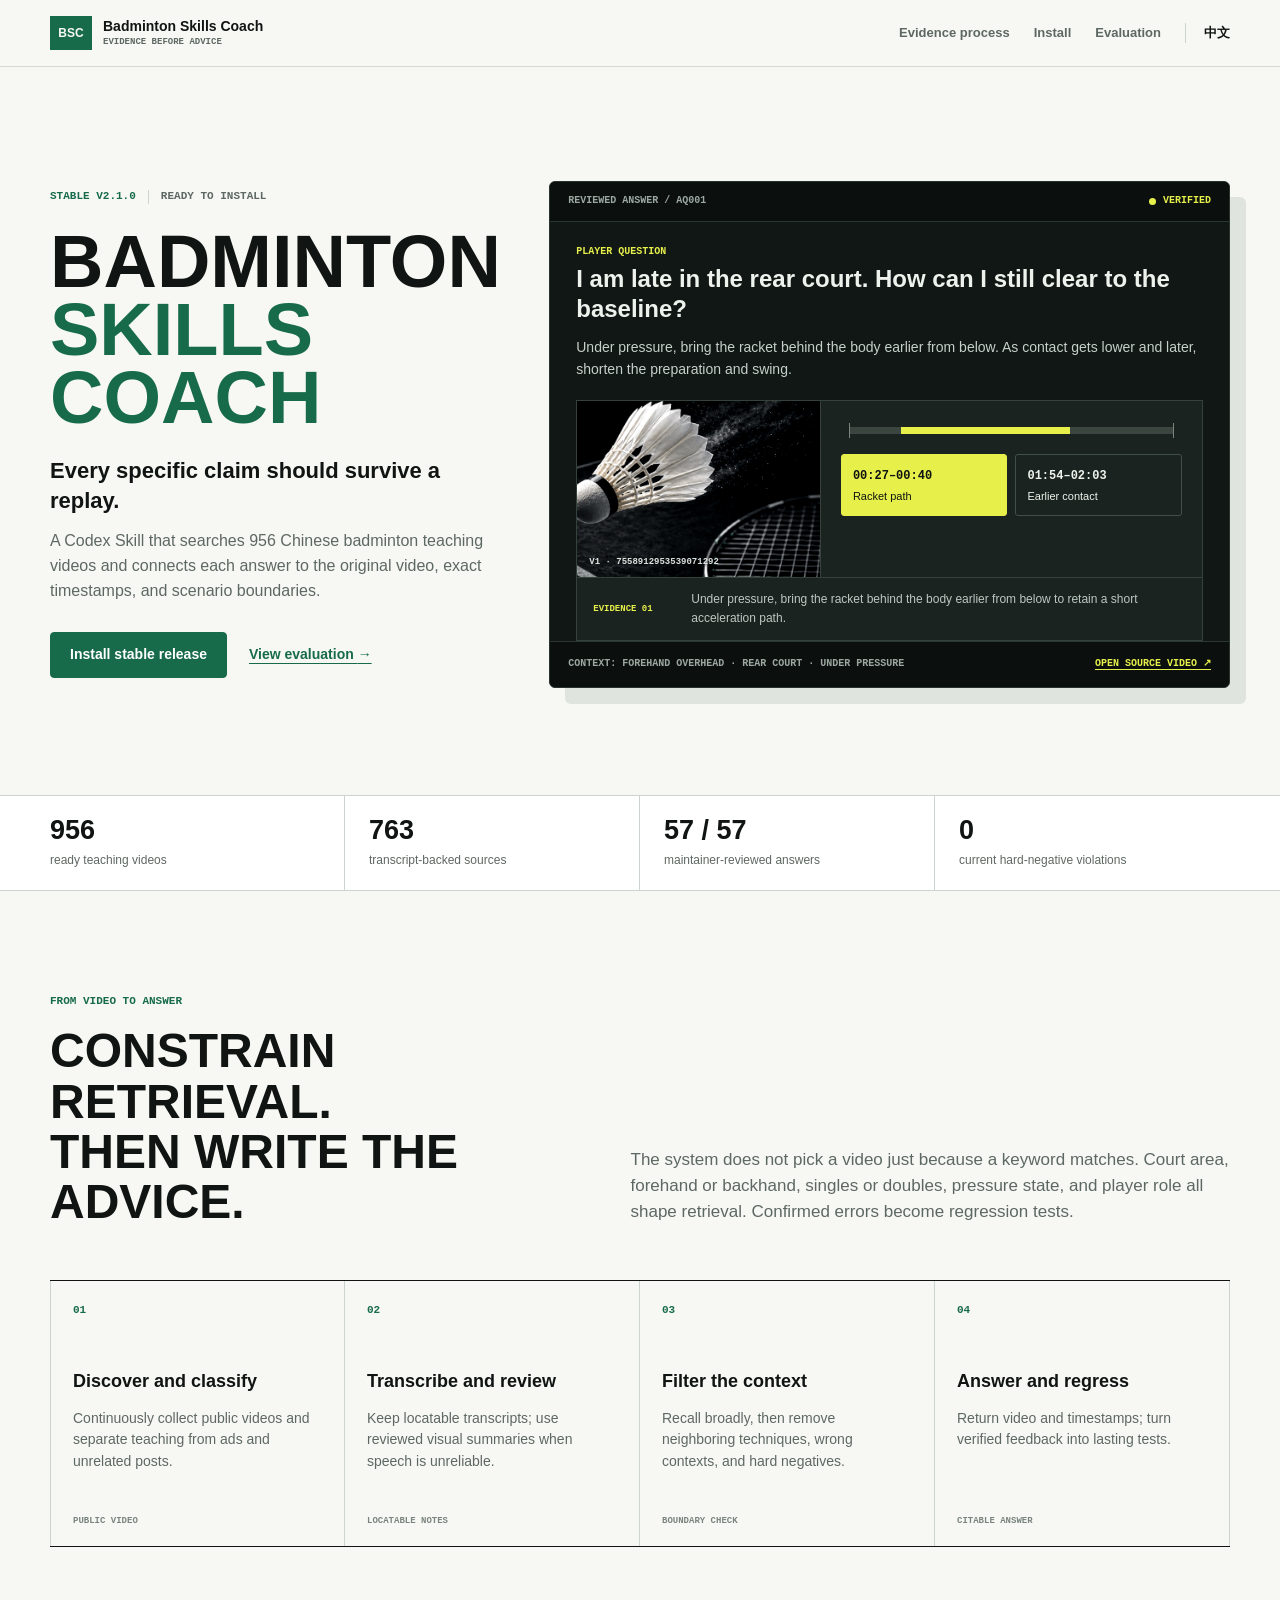
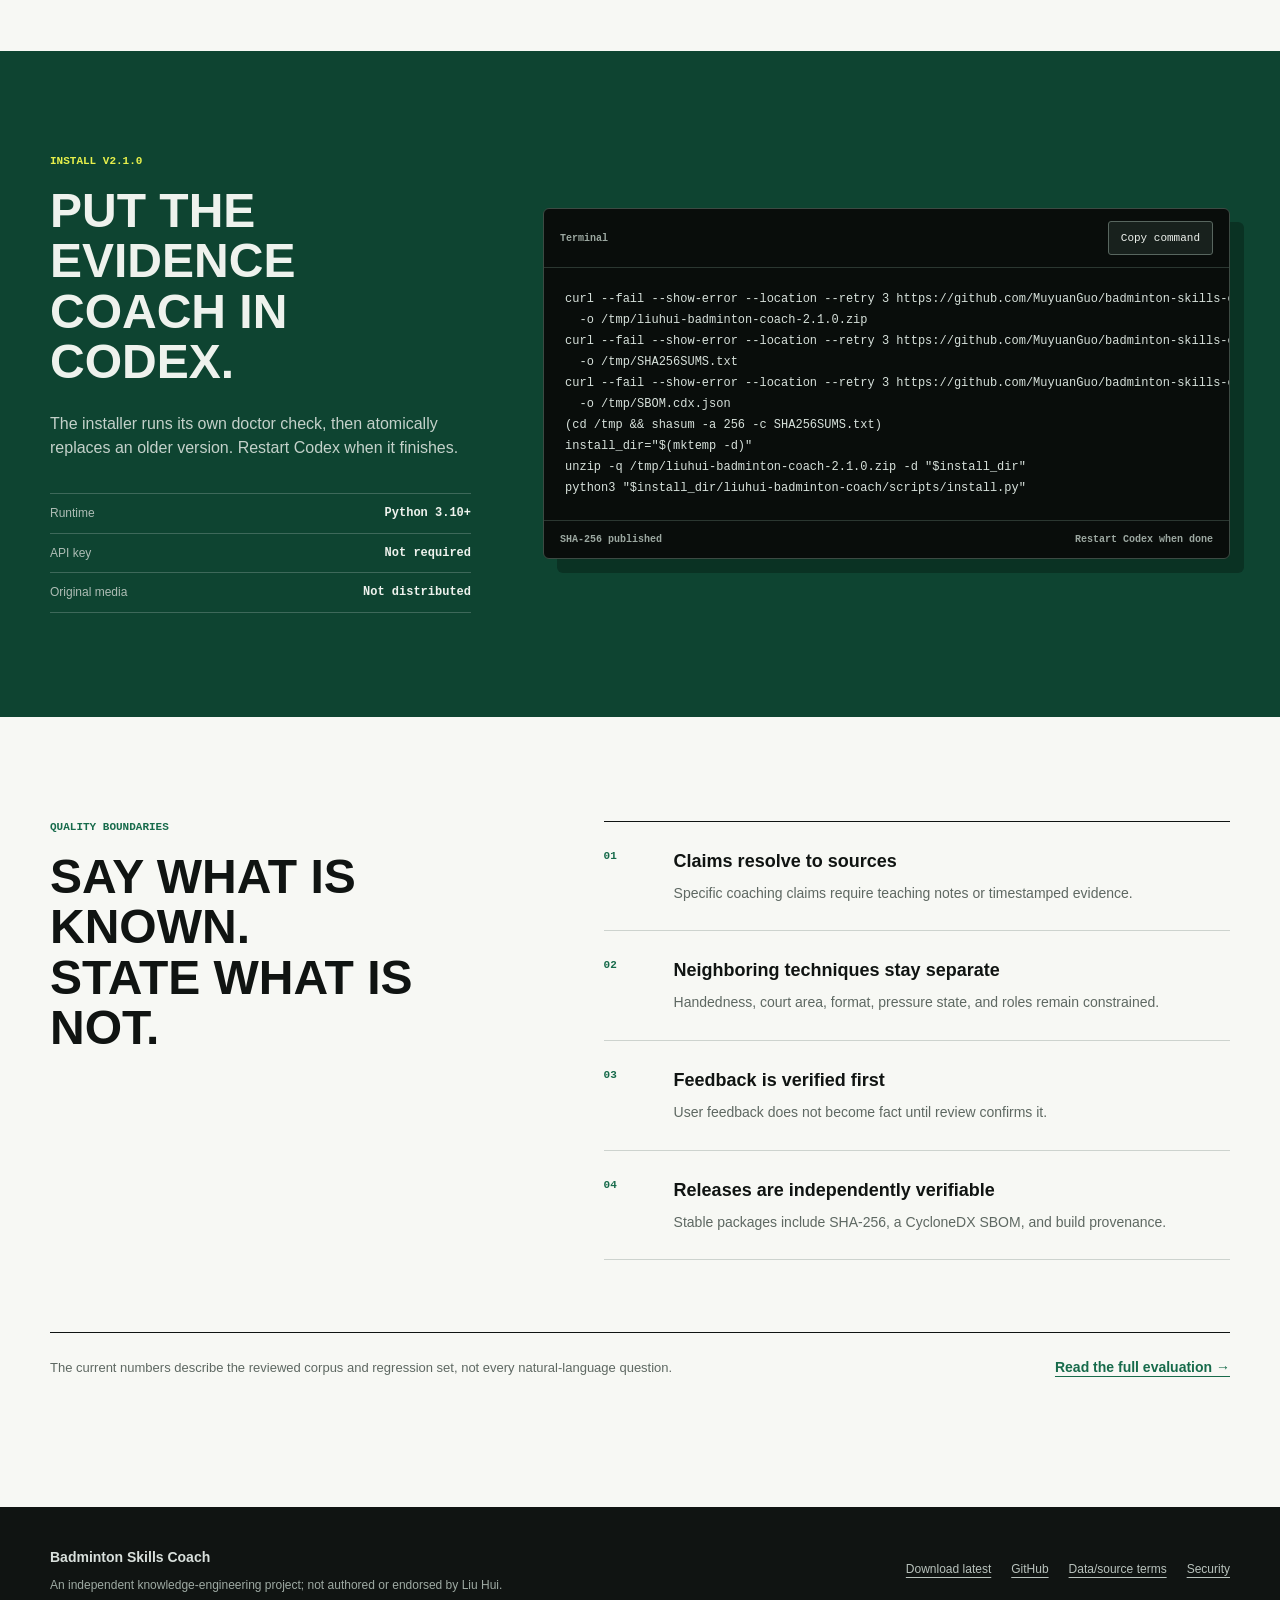
==== commit 26120baa: "Prepare v2.1.0 release" ====
--- a/docs/en/index.html
+++ b/docs/en/index.html
@@ -30,7 +30,7 @@
     <section class="hero" id="top">
       <div class="shell hero-grid">
         <div class="hero-copy">
-          <p class="release-line"><span>Stable v2.0.0</span><span>Ready to install</span></p>
+          <p class="release-line"><span>Stable v2.1.0</span><span>Ready to install</span></p>
           <h1><span>Badminton</span><span>Skills Coach</span></h1>
           <p class="hero-thesis">Every specific claim should survive a replay.</p>
           <p class="lede">A Codex Skill that searches 956 Chinese badminton teaching videos and connects each answer to the original video, exact timestamps, and scenario boundaries.</p>
@@ -75,16 +75,16 @@
 
     <section class="section install-section" id="install">
       <div class="shell install-grid">
-        <div class="install-copy"><p class="eyebrow">Install v2.0.0</p><h2>Put the evidence coach in Codex.</h2><p>The installer runs its own doctor check, then atomically replaces an older version. Restart Codex when it finishes.</p><dl class="requirements"><div><dt>Runtime</dt><dd>Python 3.10+</dd></div><div><dt>API key</dt><dd>Not required</dd></div><div><dt>Original media</dt><dd>Not distributed</dd></div></dl></div>
-        <div class="code-panel"><div class="code-toolbar"><span>Terminal</span><button type="button" data-copy-target="install-code">Copy command</button></div><pre id="install-code"><code>curl --fail --show-error --location --retry 3 https://github.com/MuyuanGuo/badminton-skills-coach/releases/download/v2.0.0/liuhui-badminton-coach-2.0.0.zip \
-  -o /tmp/liuhui-badminton-coach-2.0.0.zip
-curl --fail --show-error --location --retry 3 https://github.com/MuyuanGuo/badminton-skills-coach/releases/download/v2.0.0/SHA256SUMS.txt \
+        <div class="install-copy"><p class="eyebrow">Install v2.1.0</p><h2>Put the evidence coach in Codex.</h2><p>The installer runs its own doctor check, then atomically replaces an older version. Restart Codex when it finishes.</p><dl class="requirements"><div><dt>Runtime</dt><dd>Python 3.10+</dd></div><div><dt>API key</dt><dd>Not required</dd></div><div><dt>Original media</dt><dd>Not distributed</dd></div></dl></div>
+        <div class="code-panel"><div class="code-toolbar"><span>Terminal</span><button type="button" data-copy-target="install-code">Copy command</button></div><pre id="install-code"><code>curl --fail --show-error --location --retry 3 https://github.com/MuyuanGuo/badminton-skills-coach/releases/download/v2.1.0/liuhui-badminton-coach-2.1.0.zip \
+  -o /tmp/liuhui-badminton-coach-2.1.0.zip
+curl --fail --show-error --location --retry 3 https://github.com/MuyuanGuo/badminton-skills-coach/releases/download/v2.1.0/SHA256SUMS.txt \
   -o /tmp/SHA256SUMS.txt
-curl --fail --show-error --location --retry 3 https://github.com/MuyuanGuo/badminton-skills-coach/releases/download/v2.0.0/SBOM.cdx.json \
+curl --fail --show-error --location --retry 3 https://github.com/MuyuanGuo/badminton-skills-coach/releases/download/v2.1.0/SBOM.cdx.json \
   -o /tmp/SBOM.cdx.json
 (cd /tmp &amp;&amp; shasum -a 256 -c SHA256SUMS.txt)
 install_dir="$(mktemp -d)"
-unzip -q /tmp/liuhui-badminton-coach-2.0.0.zip -d "$install_dir"
+unzip -q /tmp/liuhui-badminton-coach-2.1.0.zip -d "$install_dir"
 python3 "$install_dir/liuhui-badminton-coach/scripts/install.py"</code></pre><div class="code-footer"><span>SHA-256 published</span><span>Restart Codex when done</span></div></div>
       </div>
     </section>
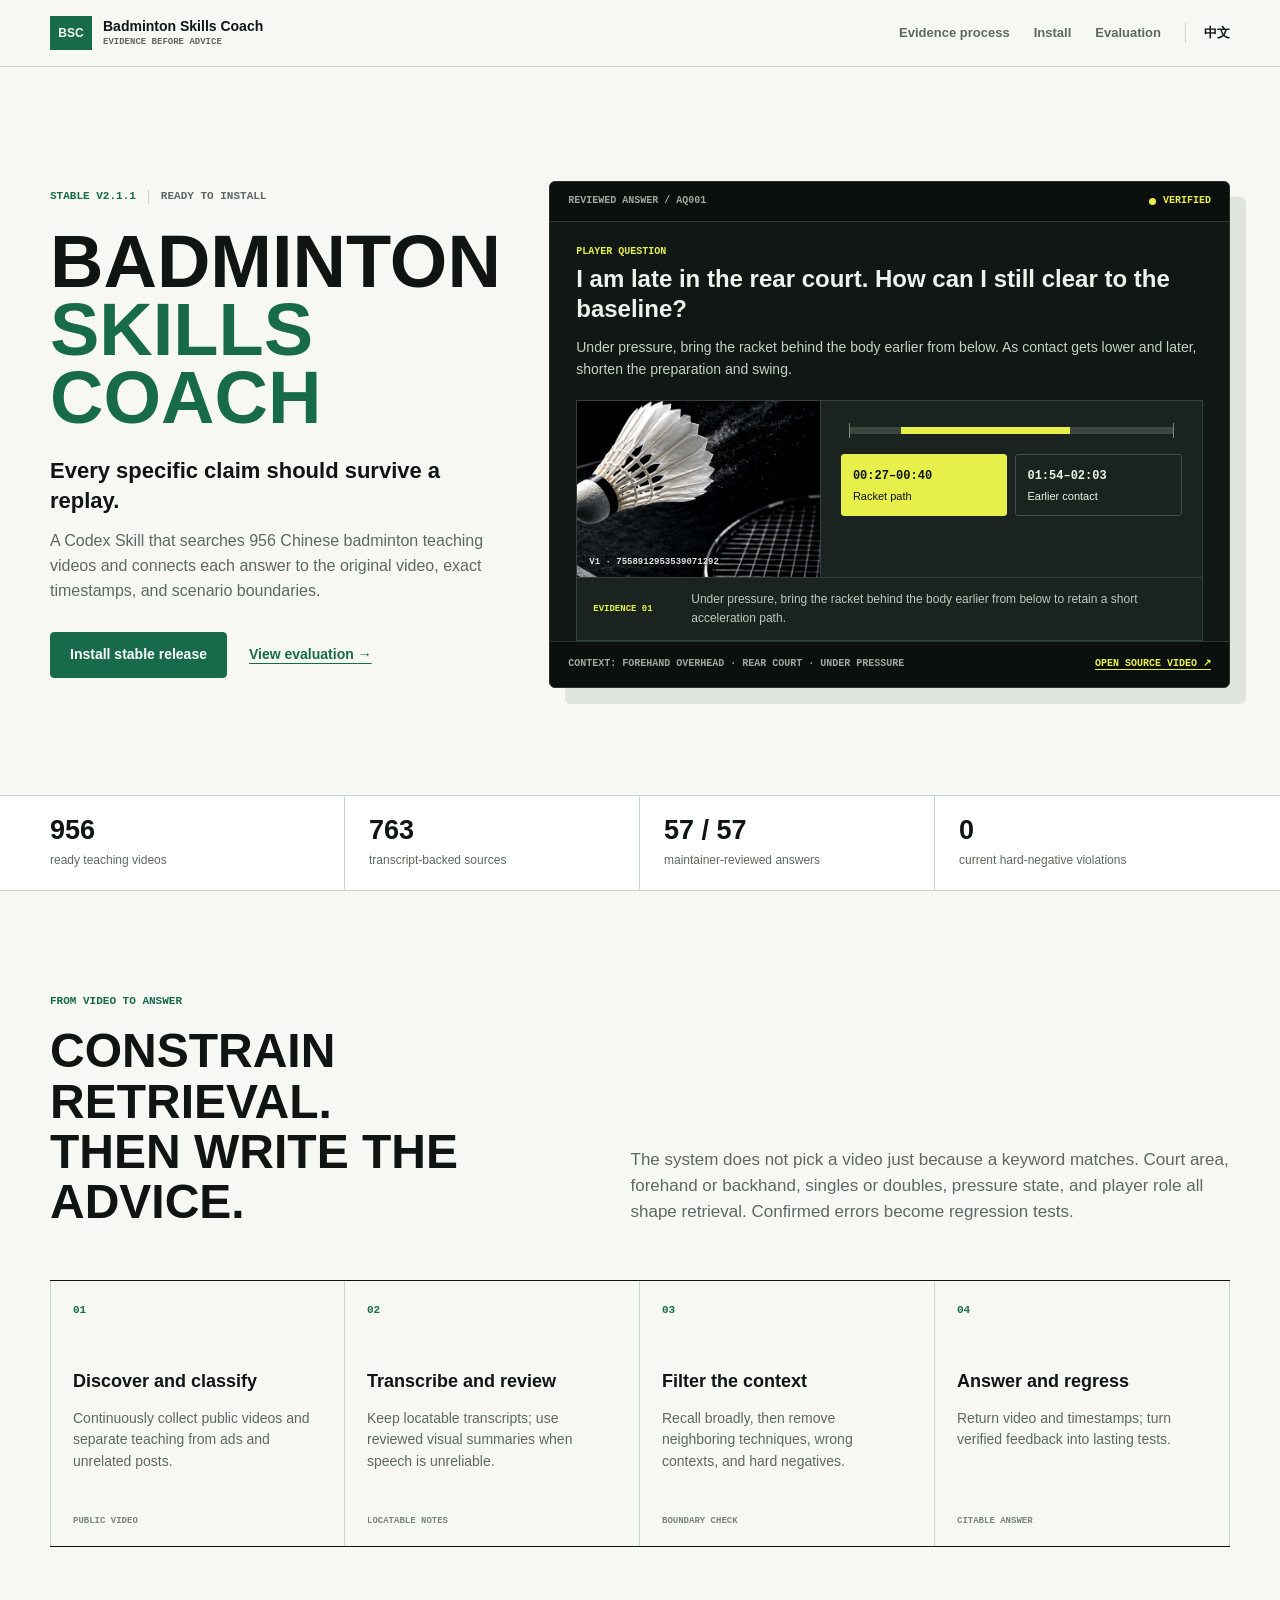
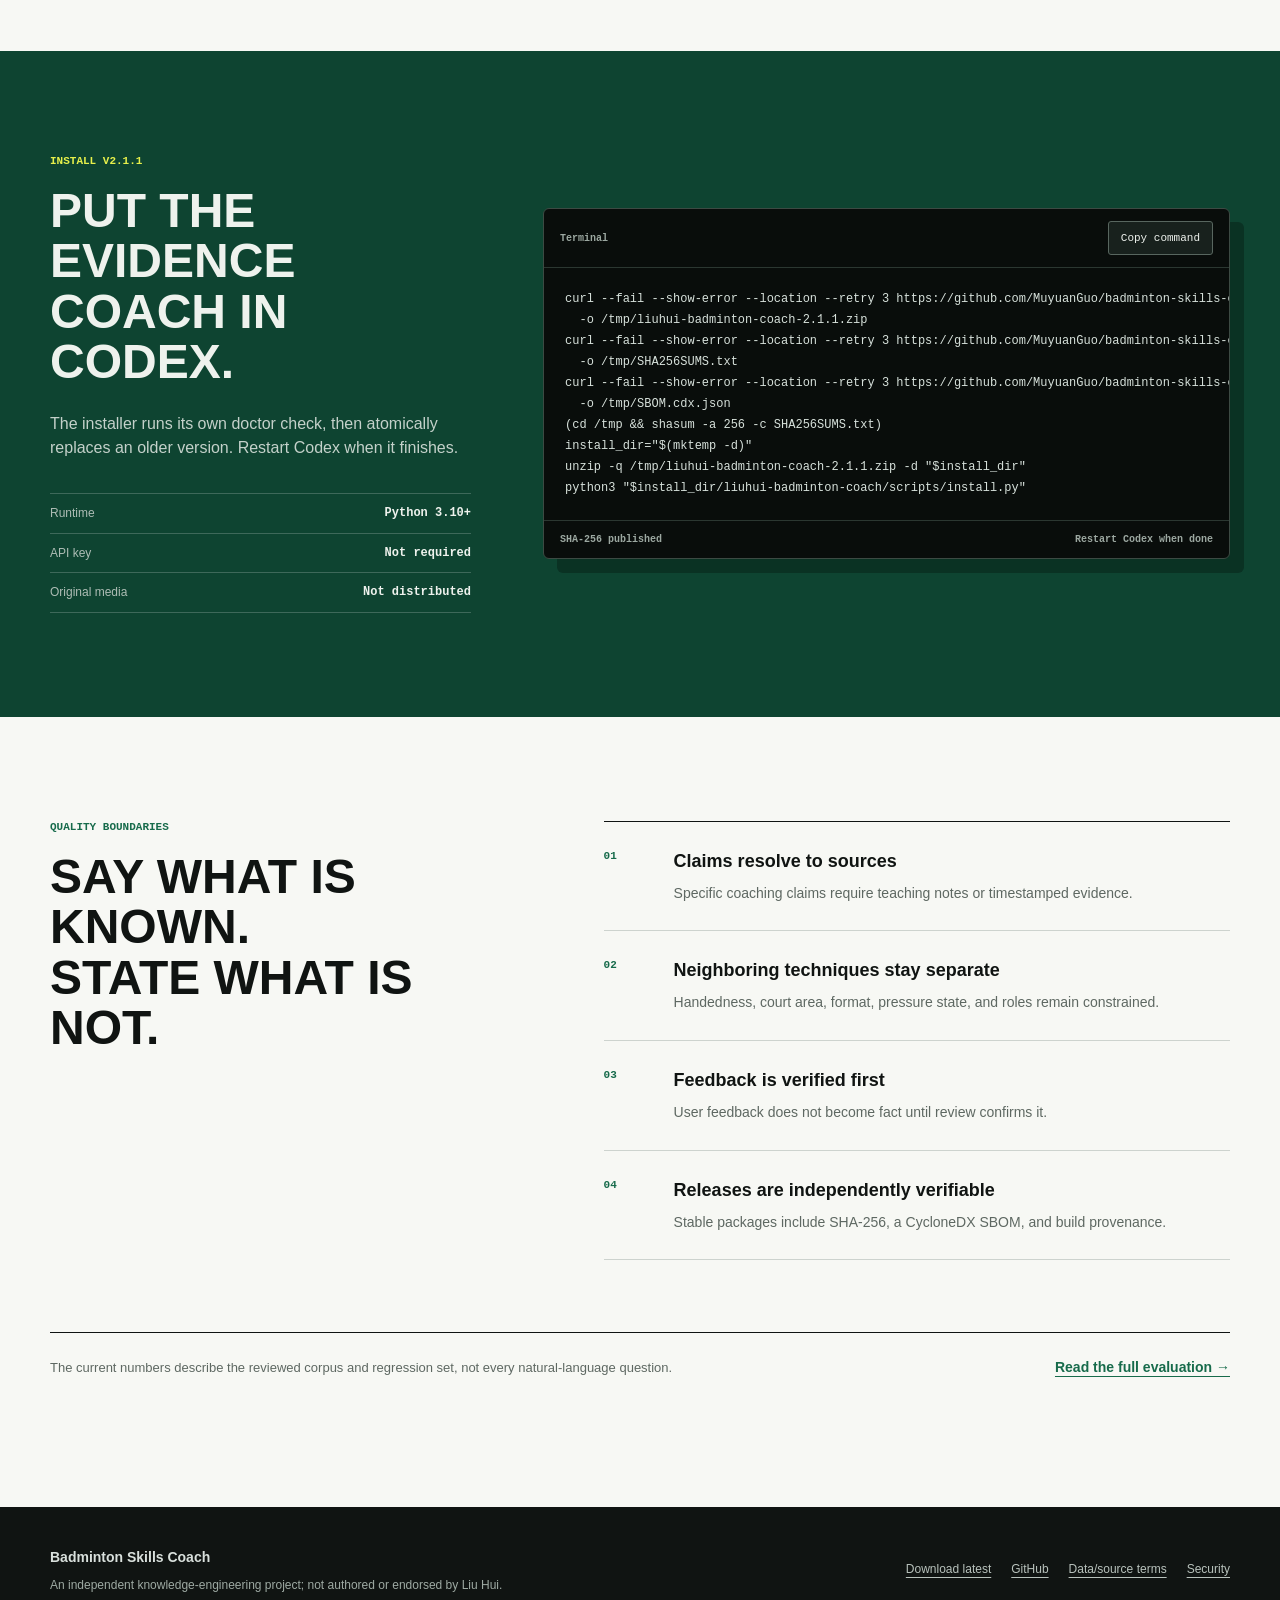
==== commit 4dcaa6af: "Prepare v2.1.1 release metadata" ====
--- a/docs/en/index.html
+++ b/docs/en/index.html
@@ -30,7 +30,7 @@
     <section class="hero" id="top">
       <div class="shell hero-grid">
         <div class="hero-copy">
-          <p class="release-line"><span>Stable v2.1.0</span><span>Ready to install</span></p>
+          <p class="release-line"><span>Stable v2.1.1</span><span>Ready to install</span></p>
           <h1><span>Badminton</span><span>Skills Coach</span></h1>
           <p class="hero-thesis">Every specific claim should survive a replay.</p>
           <p class="lede">A Codex Skill that searches 956 Chinese badminton teaching videos and connects each answer to the original video, exact timestamps, and scenario boundaries.</p>
@@ -75,16 +75,16 @@
 
     <section class="section install-section" id="install">
       <div class="shell install-grid">
-        <div class="install-copy"><p class="eyebrow">Install v2.1.0</p><h2>Put the evidence coach in Codex.</h2><p>The installer runs its own doctor check, then atomically replaces an older version. Restart Codex when it finishes.</p><dl class="requirements"><div><dt>Runtime</dt><dd>Python 3.10+</dd></div><div><dt>API key</dt><dd>Not required</dd></div><div><dt>Original media</dt><dd>Not distributed</dd></div></dl></div>
-        <div class="code-panel"><div class="code-toolbar"><span>Terminal</span><button type="button" data-copy-target="install-code">Copy command</button></div><pre id="install-code"><code>curl --fail --show-error --location --retry 3 https://github.com/MuyuanGuo/badminton-skills-coach/releases/download/v2.1.0/liuhui-badminton-coach-2.1.0.zip \
-  -o /tmp/liuhui-badminton-coach-2.1.0.zip
-curl --fail --show-error --location --retry 3 https://github.com/MuyuanGuo/badminton-skills-coach/releases/download/v2.1.0/SHA256SUMS.txt \
+        <div class="install-copy"><p class="eyebrow">Install v2.1.1</p><h2>Put the evidence coach in Codex.</h2><p>The installer runs its own doctor check, then atomically replaces an older version. Restart Codex when it finishes.</p><dl class="requirements"><div><dt>Runtime</dt><dd>Python 3.10+</dd></div><div><dt>API key</dt><dd>Not required</dd></div><div><dt>Original media</dt><dd>Not distributed</dd></div></dl></div>
+        <div class="code-panel"><div class="code-toolbar"><span>Terminal</span><button type="button" data-copy-target="install-code">Copy command</button></div><pre id="install-code"><code>curl --fail --show-error --location --retry 3 https://github.com/MuyuanGuo/badminton-skills-coach/releases/download/v2.1.1/liuhui-badminton-coach-2.1.1.zip \
+  -o /tmp/liuhui-badminton-coach-2.1.1.zip
+curl --fail --show-error --location --retry 3 https://github.com/MuyuanGuo/badminton-skills-coach/releases/download/v2.1.1/SHA256SUMS.txt \
   -o /tmp/SHA256SUMS.txt
-curl --fail --show-error --location --retry 3 https://github.com/MuyuanGuo/badminton-skills-coach/releases/download/v2.1.0/SBOM.cdx.json \
+curl --fail --show-error --location --retry 3 https://github.com/MuyuanGuo/badminton-skills-coach/releases/download/v2.1.1/SBOM.cdx.json \
   -o /tmp/SBOM.cdx.json
 (cd /tmp &amp;&amp; shasum -a 256 -c SHA256SUMS.txt)
 install_dir="$(mktemp -d)"
-unzip -q /tmp/liuhui-badminton-coach-2.1.0.zip -d "$install_dir"
+unzip -q /tmp/liuhui-badminton-coach-2.1.1.zip -d "$install_dir"
 python3 "$install_dir/liuhui-badminton-coach/scripts/install.py"</code></pre><div class="code-footer"><span>SHA-256 published</span><span>Restart Codex when done</span></div></div>
       </div>
     </section>
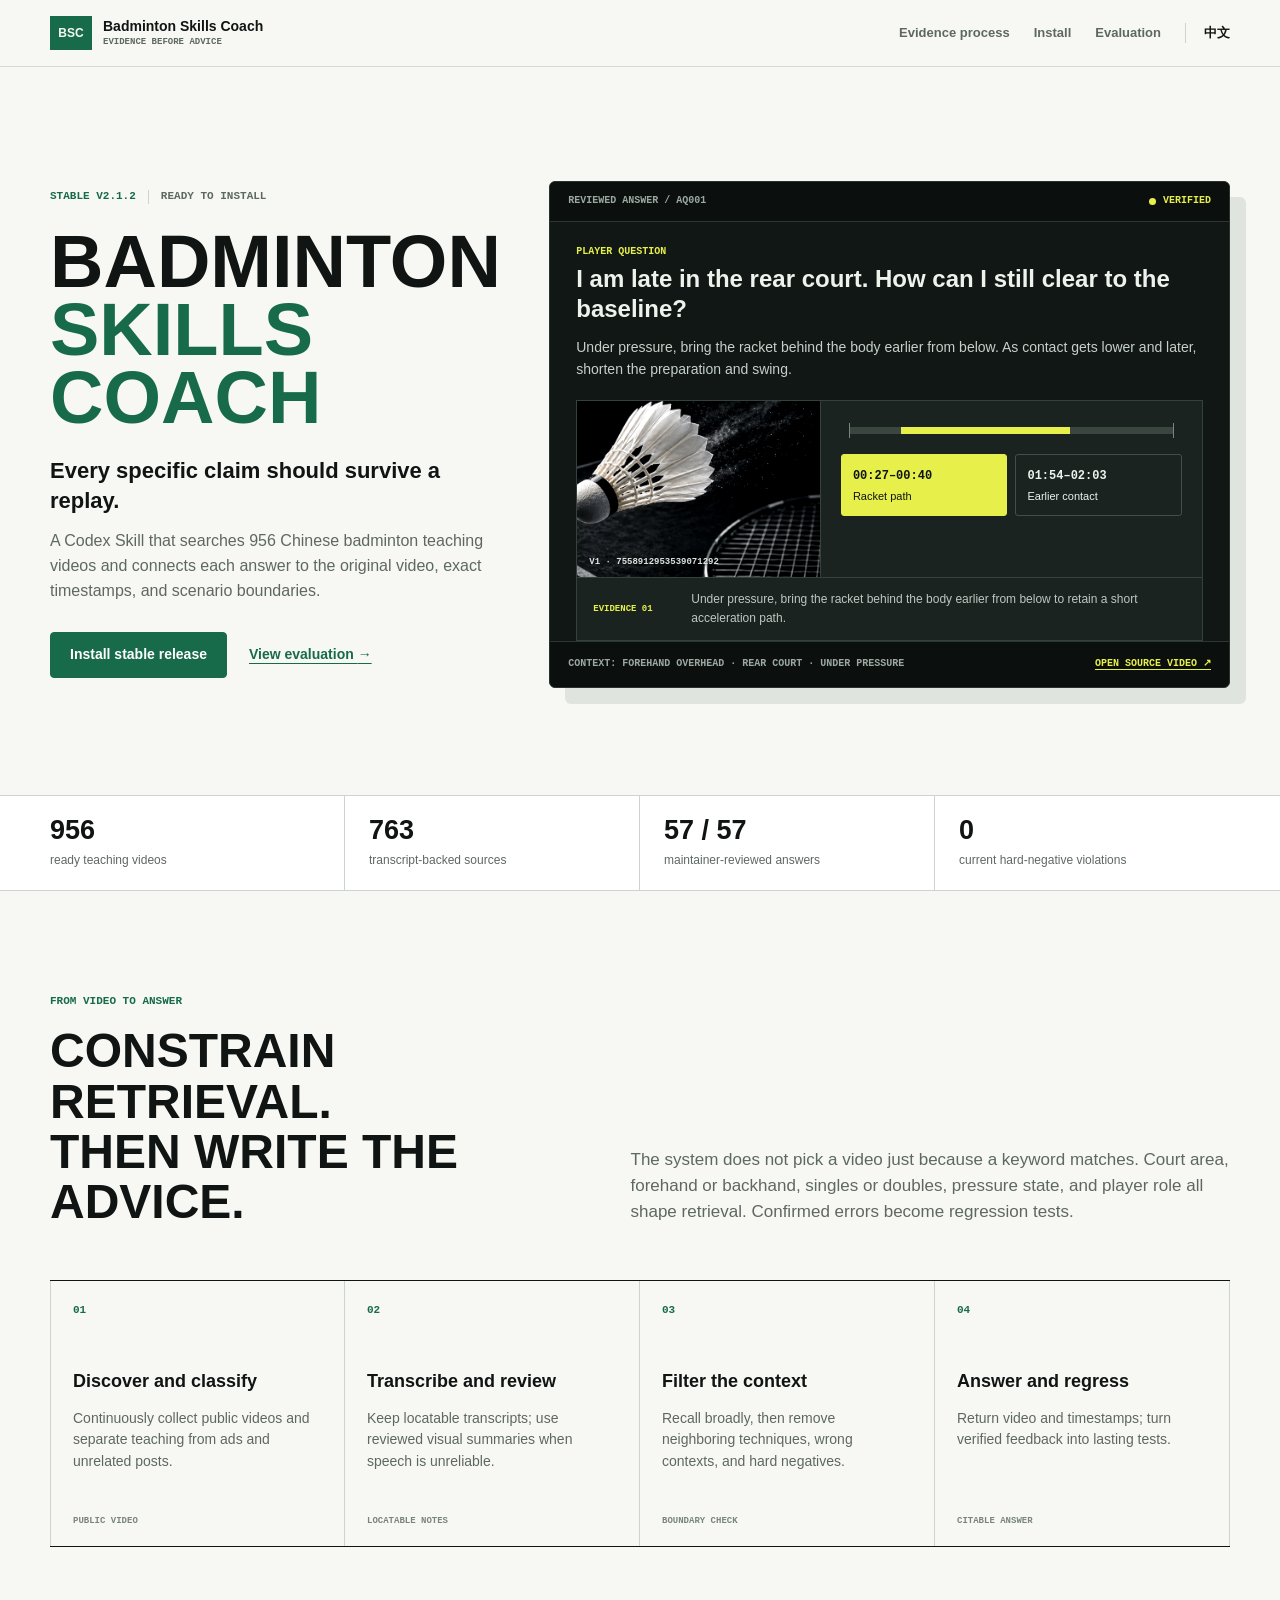
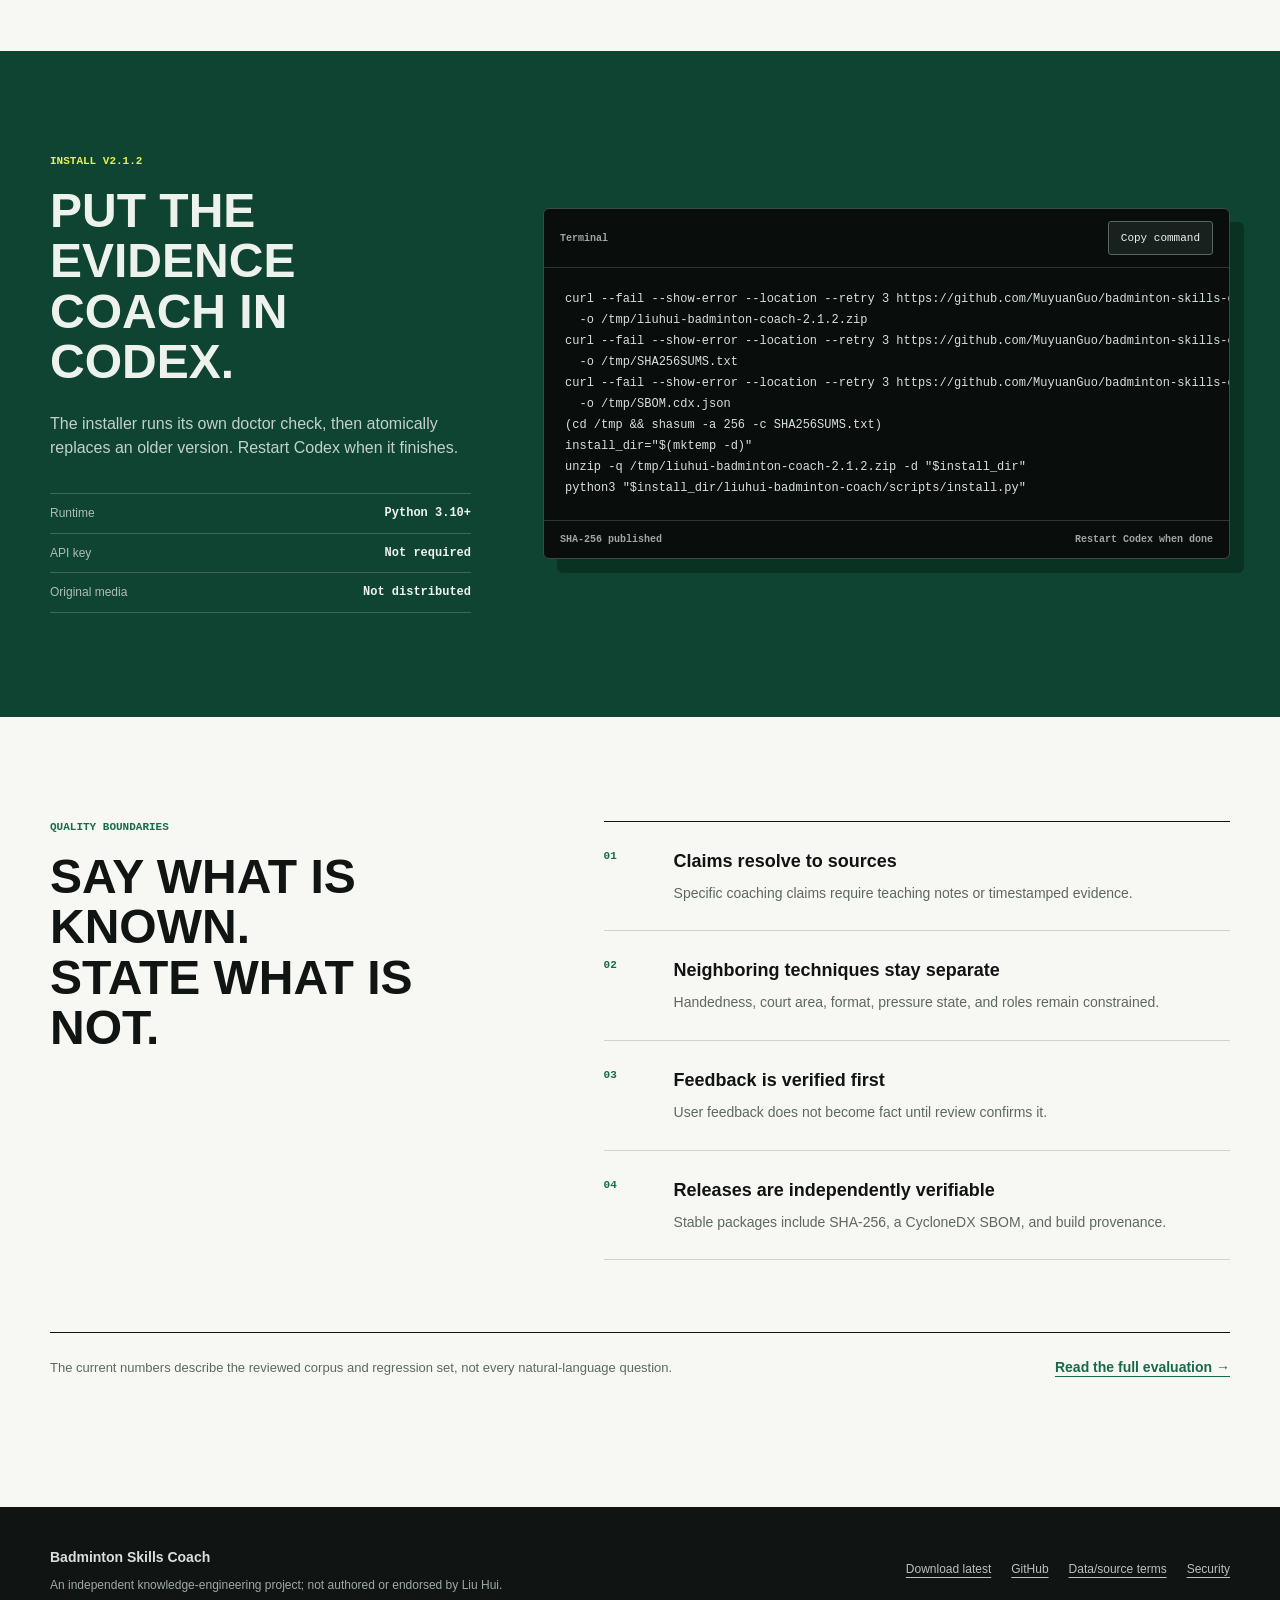
==== commit 711c8c6e: "Prepare v2.1.2 release" ====
--- a/docs/en/index.html
+++ b/docs/en/index.html
@@ -30,7 +30,7 @@
     <section class="hero" id="top">
       <div class="shell hero-grid">
         <div class="hero-copy">
-          <p class="release-line"><span>Stable v2.1.1</span><span>Ready to install</span></p>
+          <p class="release-line"><span>Stable v2.1.2</span><span>Ready to install</span></p>
           <h1><span>Badminton</span><span>Skills Coach</span></h1>
           <p class="hero-thesis">Every specific claim should survive a replay.</p>
           <p class="lede">A Codex Skill that searches 956 Chinese badminton teaching videos and connects each answer to the original video, exact timestamps, and scenario boundaries.</p>
@@ -75,16 +75,16 @@
 
     <section class="section install-section" id="install">
       <div class="shell install-grid">
-        <div class="install-copy"><p class="eyebrow">Install v2.1.1</p><h2>Put the evidence coach in Codex.</h2><p>The installer runs its own doctor check, then atomically replaces an older version. Restart Codex when it finishes.</p><dl class="requirements"><div><dt>Runtime</dt><dd>Python 3.10+</dd></div><div><dt>API key</dt><dd>Not required</dd></div><div><dt>Original media</dt><dd>Not distributed</dd></div></dl></div>
-        <div class="code-panel"><div class="code-toolbar"><span>Terminal</span><button type="button" data-copy-target="install-code">Copy command</button></div><pre id="install-code"><code>curl --fail --show-error --location --retry 3 https://github.com/MuyuanGuo/badminton-skills-coach/releases/download/v2.1.1/liuhui-badminton-coach-2.1.1.zip \
-  -o /tmp/liuhui-badminton-coach-2.1.1.zip
-curl --fail --show-error --location --retry 3 https://github.com/MuyuanGuo/badminton-skills-coach/releases/download/v2.1.1/SHA256SUMS.txt \
+        <div class="install-copy"><p class="eyebrow">Install v2.1.2</p><h2>Put the evidence coach in Codex.</h2><p>The installer runs its own doctor check, then atomically replaces an older version. Restart Codex when it finishes.</p><dl class="requirements"><div><dt>Runtime</dt><dd>Python 3.10+</dd></div><div><dt>API key</dt><dd>Not required</dd></div><div><dt>Original media</dt><dd>Not distributed</dd></div></dl></div>
+        <div class="code-panel"><div class="code-toolbar"><span>Terminal</span><button type="button" data-copy-target="install-code">Copy command</button></div><pre id="install-code"><code>curl --fail --show-error --location --retry 3 https://github.com/MuyuanGuo/badminton-skills-coach/releases/download/v2.1.2/liuhui-badminton-coach-2.1.2.zip \
+  -o /tmp/liuhui-badminton-coach-2.1.2.zip
+curl --fail --show-error --location --retry 3 https://github.com/MuyuanGuo/badminton-skills-coach/releases/download/v2.1.2/SHA256SUMS.txt \
   -o /tmp/SHA256SUMS.txt
-curl --fail --show-error --location --retry 3 https://github.com/MuyuanGuo/badminton-skills-coach/releases/download/v2.1.1/SBOM.cdx.json \
+curl --fail --show-error --location --retry 3 https://github.com/MuyuanGuo/badminton-skills-coach/releases/download/v2.1.2/SBOM.cdx.json \
   -o /tmp/SBOM.cdx.json
 (cd /tmp &amp;&amp; shasum -a 256 -c SHA256SUMS.txt)
 install_dir="$(mktemp -d)"
-unzip -q /tmp/liuhui-badminton-coach-2.1.1.zip -d "$install_dir"
+unzip -q /tmp/liuhui-badminton-coach-2.1.2.zip -d "$install_dir"
 python3 "$install_dir/liuhui-badminton-coach/scripts/install.py"</code></pre><div class="code-footer"><span>SHA-256 published</span><span>Restart Codex when done</span></div></div>
       </div>
     </section>
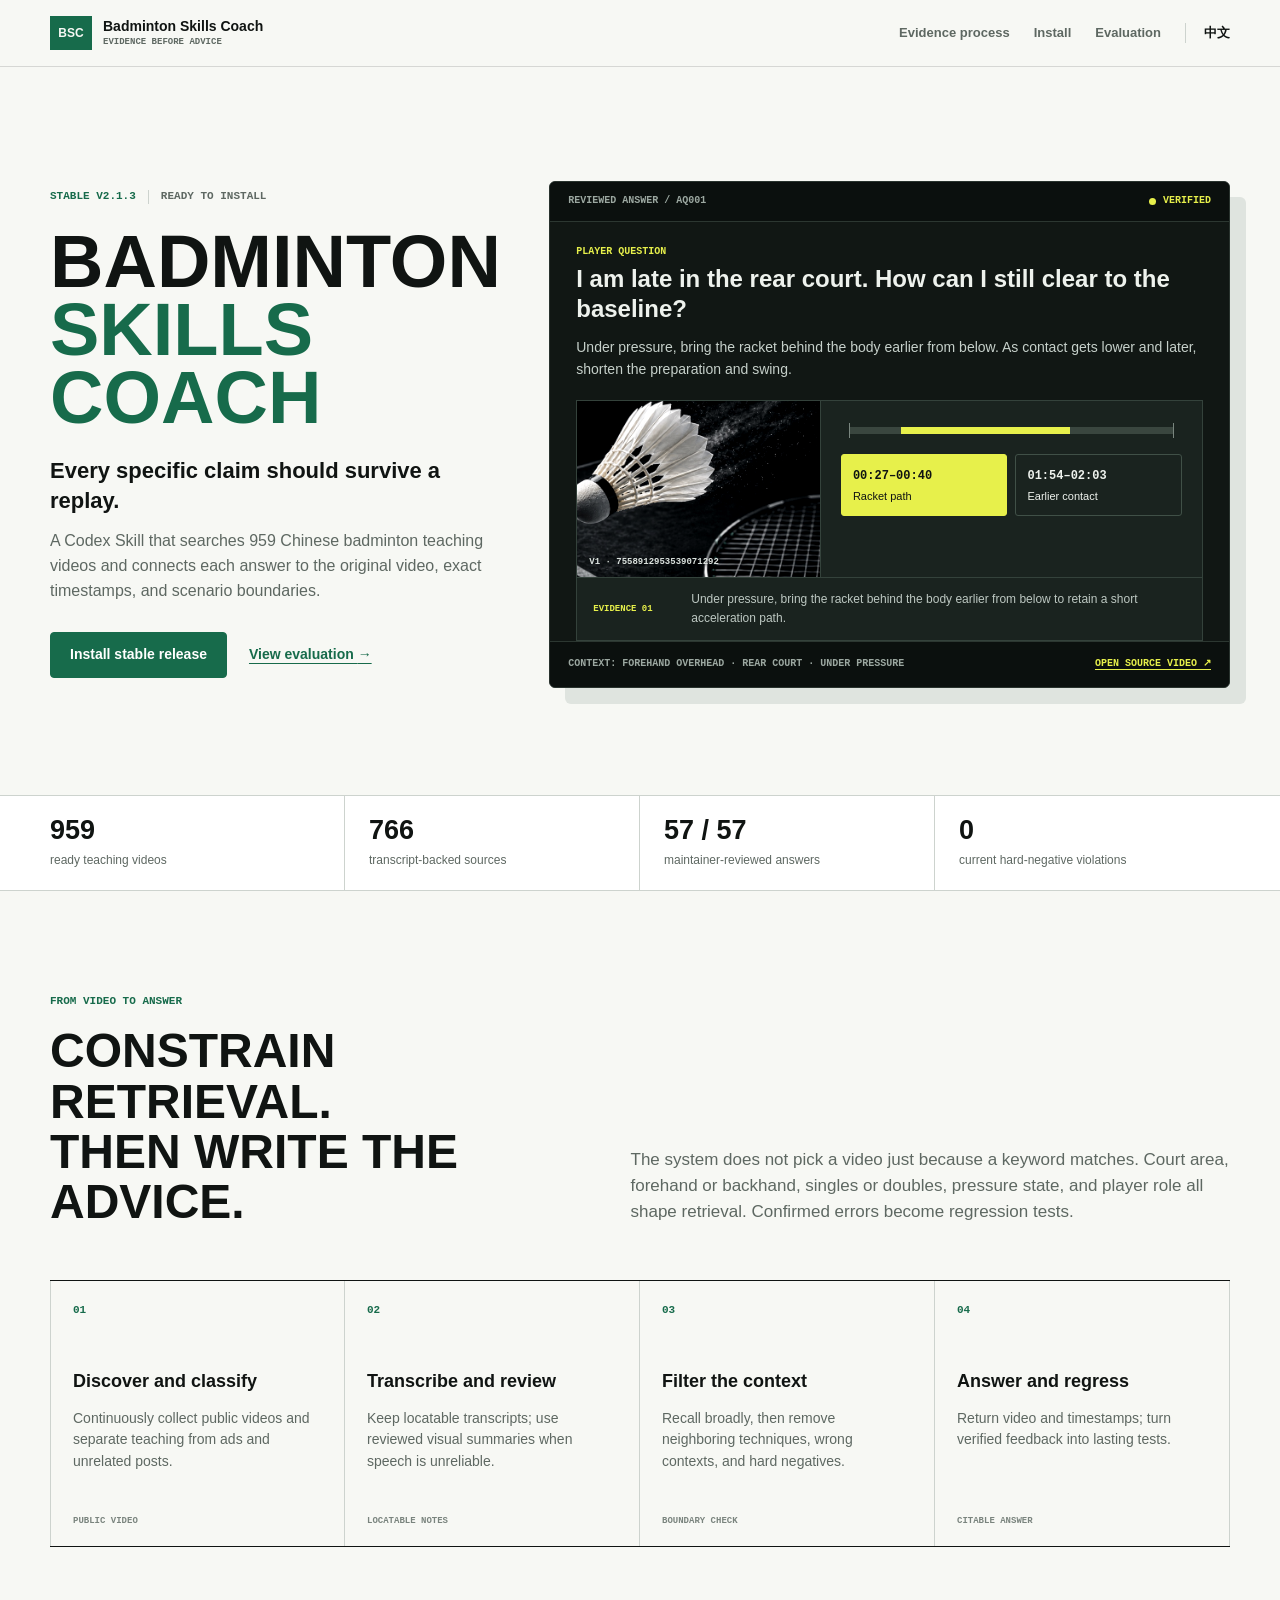
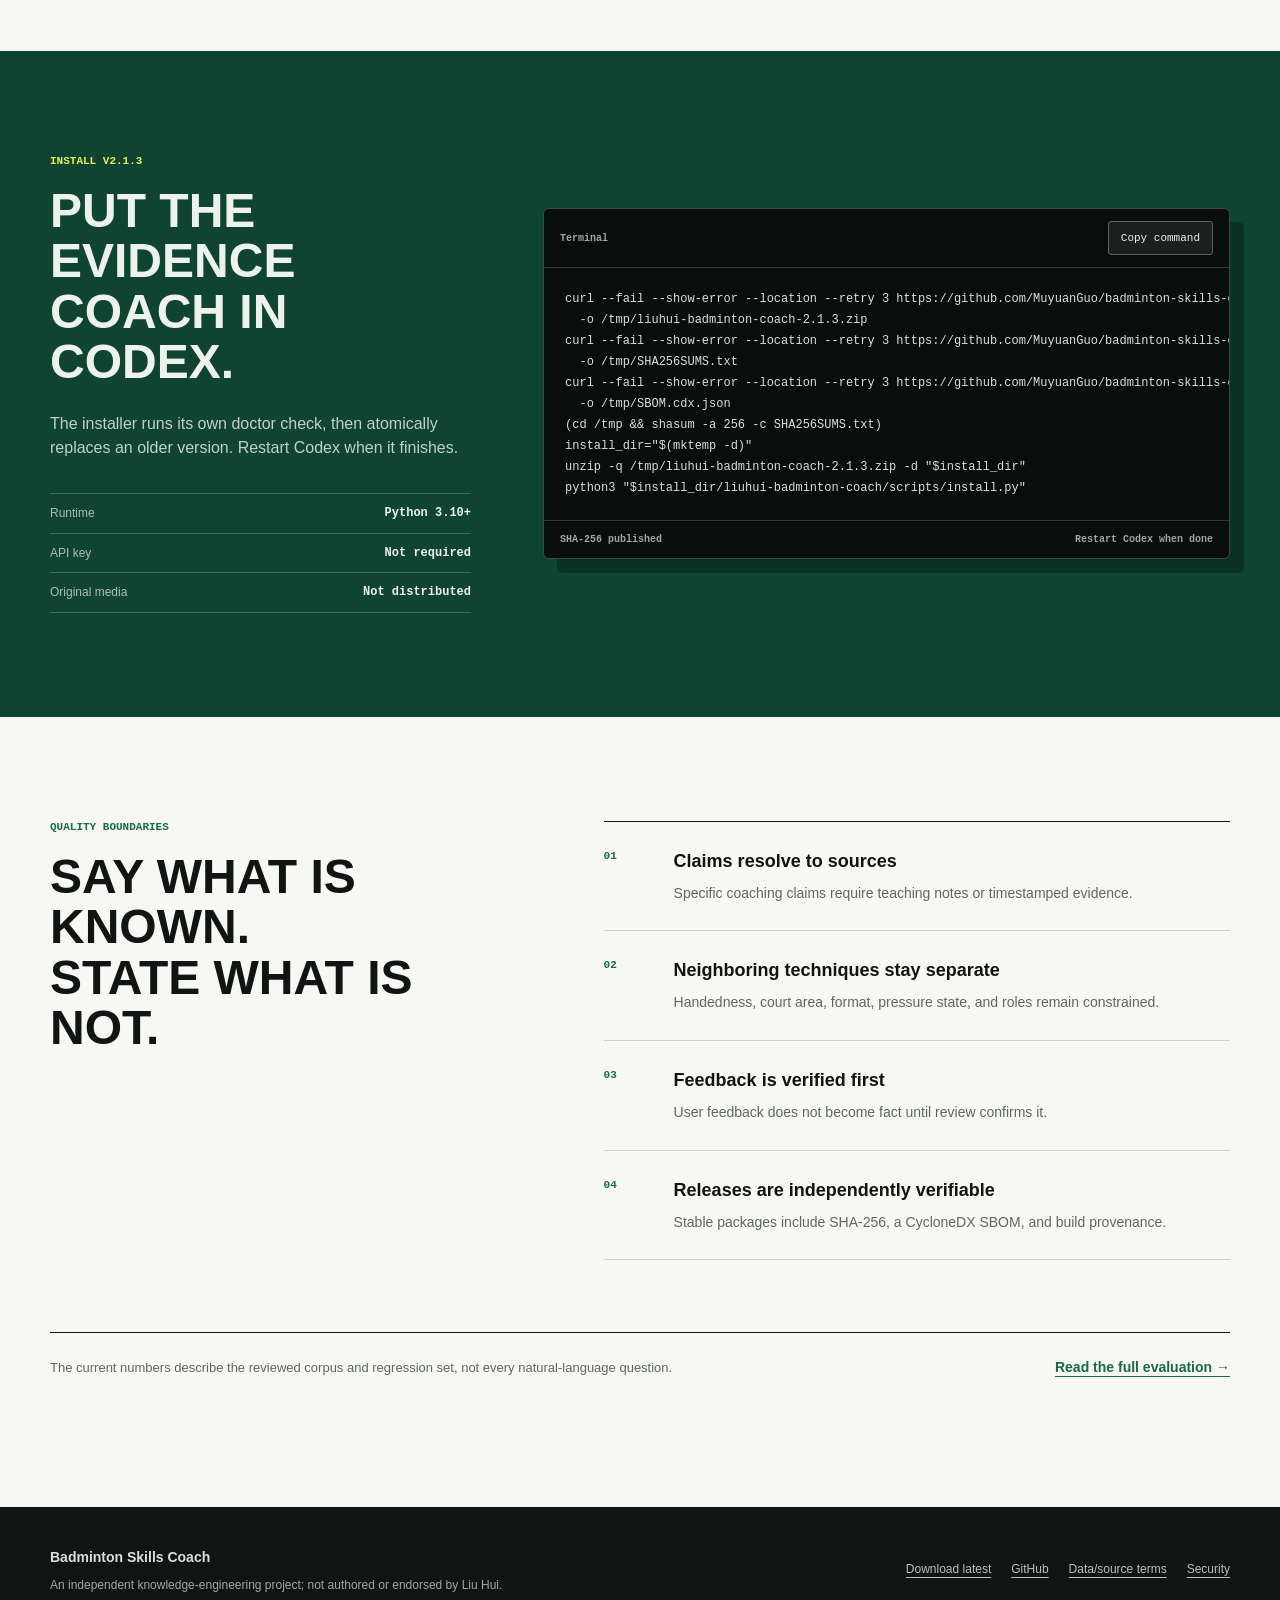
==== commit ba6fbfcb: "Release v2.1.3" ====
--- a/docs/en/index.html
+++ b/docs/en/index.html
@@ -30,10 +30,10 @@
     <section class="hero" id="top">
       <div class="shell hero-grid">
         <div class="hero-copy">
-          <p class="release-line"><span>Stable v2.1.2</span><span>Ready to install</span></p>
+          <p class="release-line"><span>Stable v2.1.3</span><span>Ready to install</span></p>
           <h1><span>Badminton</span><span>Skills Coach</span></h1>
           <p class="hero-thesis">Every specific claim should survive a replay.</p>
-          <p class="lede">A Codex Skill that searches 956 Chinese badminton teaching videos and connects each answer to the original video, exact timestamps, and scenario boundaries.</p>
+          <p class="lede">A Codex Skill that searches 959 Chinese badminton teaching videos and connects each answer to the original video, exact timestamps, and scenario boundaries.</p>
           <div class="hero-actions"><a class="button primary" href="#install">Install stable release</a><a class="text-link" href="../evaluation/">View evaluation <span aria-hidden="true">→</span></a></div>
         </div>
 
@@ -61,7 +61,7 @@
       </div>
     </section>
 
-    <section class="metrics" aria-label="Project quality baseline"><div class="shell metric-row"><p><strong>956</strong><span>ready teaching videos</span></p><p><strong>763</strong><span>transcript-backed sources</span></p><p><strong>57 / 57</strong><span>maintainer-reviewed answers</span></p><p><strong>0</strong><span>current hard-negative violations</span></p></div></section>
+    <section class="metrics" aria-label="Project quality baseline"><div class="shell metric-row"><p><strong>959</strong><span>ready teaching videos</span></p><p><strong>766</strong><span>transcript-backed sources</span></p><p><strong>57 / 57</strong><span>maintainer-reviewed answers</span></p><p><strong>0</strong><span>current hard-negative violations</span></p></div></section>
 
     <section class="section method-section" id="method">
       <div class="shell split-heading"><div><p class="eyebrow">From video to answer</p><h2>Constrain retrieval.<br>Then write the advice.</h2></div><p>The system does not pick a video just because a keyword matches. Court area, forehand or backhand, singles or doubles, pressure state, and player role all shape retrieval. Confirmed errors become regression tests.</p></div>
@@ -75,16 +75,16 @@
 
     <section class="section install-section" id="install">
       <div class="shell install-grid">
-        <div class="install-copy"><p class="eyebrow">Install v2.1.2</p><h2>Put the evidence coach in Codex.</h2><p>The installer runs its own doctor check, then atomically replaces an older version. Restart Codex when it finishes.</p><dl class="requirements"><div><dt>Runtime</dt><dd>Python 3.10+</dd></div><div><dt>API key</dt><dd>Not required</dd></div><div><dt>Original media</dt><dd>Not distributed</dd></div></dl></div>
-        <div class="code-panel"><div class="code-toolbar"><span>Terminal</span><button type="button" data-copy-target="install-code">Copy command</button></div><pre id="install-code"><code>curl --fail --show-error --location --retry 3 https://github.com/MuyuanGuo/badminton-skills-coach/releases/download/v2.1.2/liuhui-badminton-coach-2.1.2.zip \
-  -o /tmp/liuhui-badminton-coach-2.1.2.zip
-curl --fail --show-error --location --retry 3 https://github.com/MuyuanGuo/badminton-skills-coach/releases/download/v2.1.2/SHA256SUMS.txt \
+        <div class="install-copy"><p class="eyebrow">Install v2.1.3</p><h2>Put the evidence coach in Codex.</h2><p>The installer runs its own doctor check, then atomically replaces an older version. Restart Codex when it finishes.</p><dl class="requirements"><div><dt>Runtime</dt><dd>Python 3.10+</dd></div><div><dt>API key</dt><dd>Not required</dd></div><div><dt>Original media</dt><dd>Not distributed</dd></div></dl></div>
+        <div class="code-panel"><div class="code-toolbar"><span>Terminal</span><button type="button" data-copy-target="install-code">Copy command</button></div><pre id="install-code"><code>curl --fail --show-error --location --retry 3 https://github.com/MuyuanGuo/badminton-skills-coach/releases/download/v2.1.3/liuhui-badminton-coach-2.1.3.zip \
+  -o /tmp/liuhui-badminton-coach-2.1.3.zip
+curl --fail --show-error --location --retry 3 https://github.com/MuyuanGuo/badminton-skills-coach/releases/download/v2.1.3/SHA256SUMS.txt \
   -o /tmp/SHA256SUMS.txt
-curl --fail --show-error --location --retry 3 https://github.com/MuyuanGuo/badminton-skills-coach/releases/download/v2.1.2/SBOM.cdx.json \
+curl --fail --show-error --location --retry 3 https://github.com/MuyuanGuo/badminton-skills-coach/releases/download/v2.1.3/SBOM.cdx.json \
   -o /tmp/SBOM.cdx.json
 (cd /tmp &amp;&amp; shasum -a 256 -c SHA256SUMS.txt)
 install_dir="$(mktemp -d)"
-unzip -q /tmp/liuhui-badminton-coach-2.1.2.zip -d "$install_dir"
+unzip -q /tmp/liuhui-badminton-coach-2.1.3.zip -d "$install_dir"
 python3 "$install_dir/liuhui-badminton-coach/scripts/install.py"</code></pre><div class="code-footer"><span>SHA-256 published</span><span>Restart Codex when done</span></div></div>
       </div>
     </section>
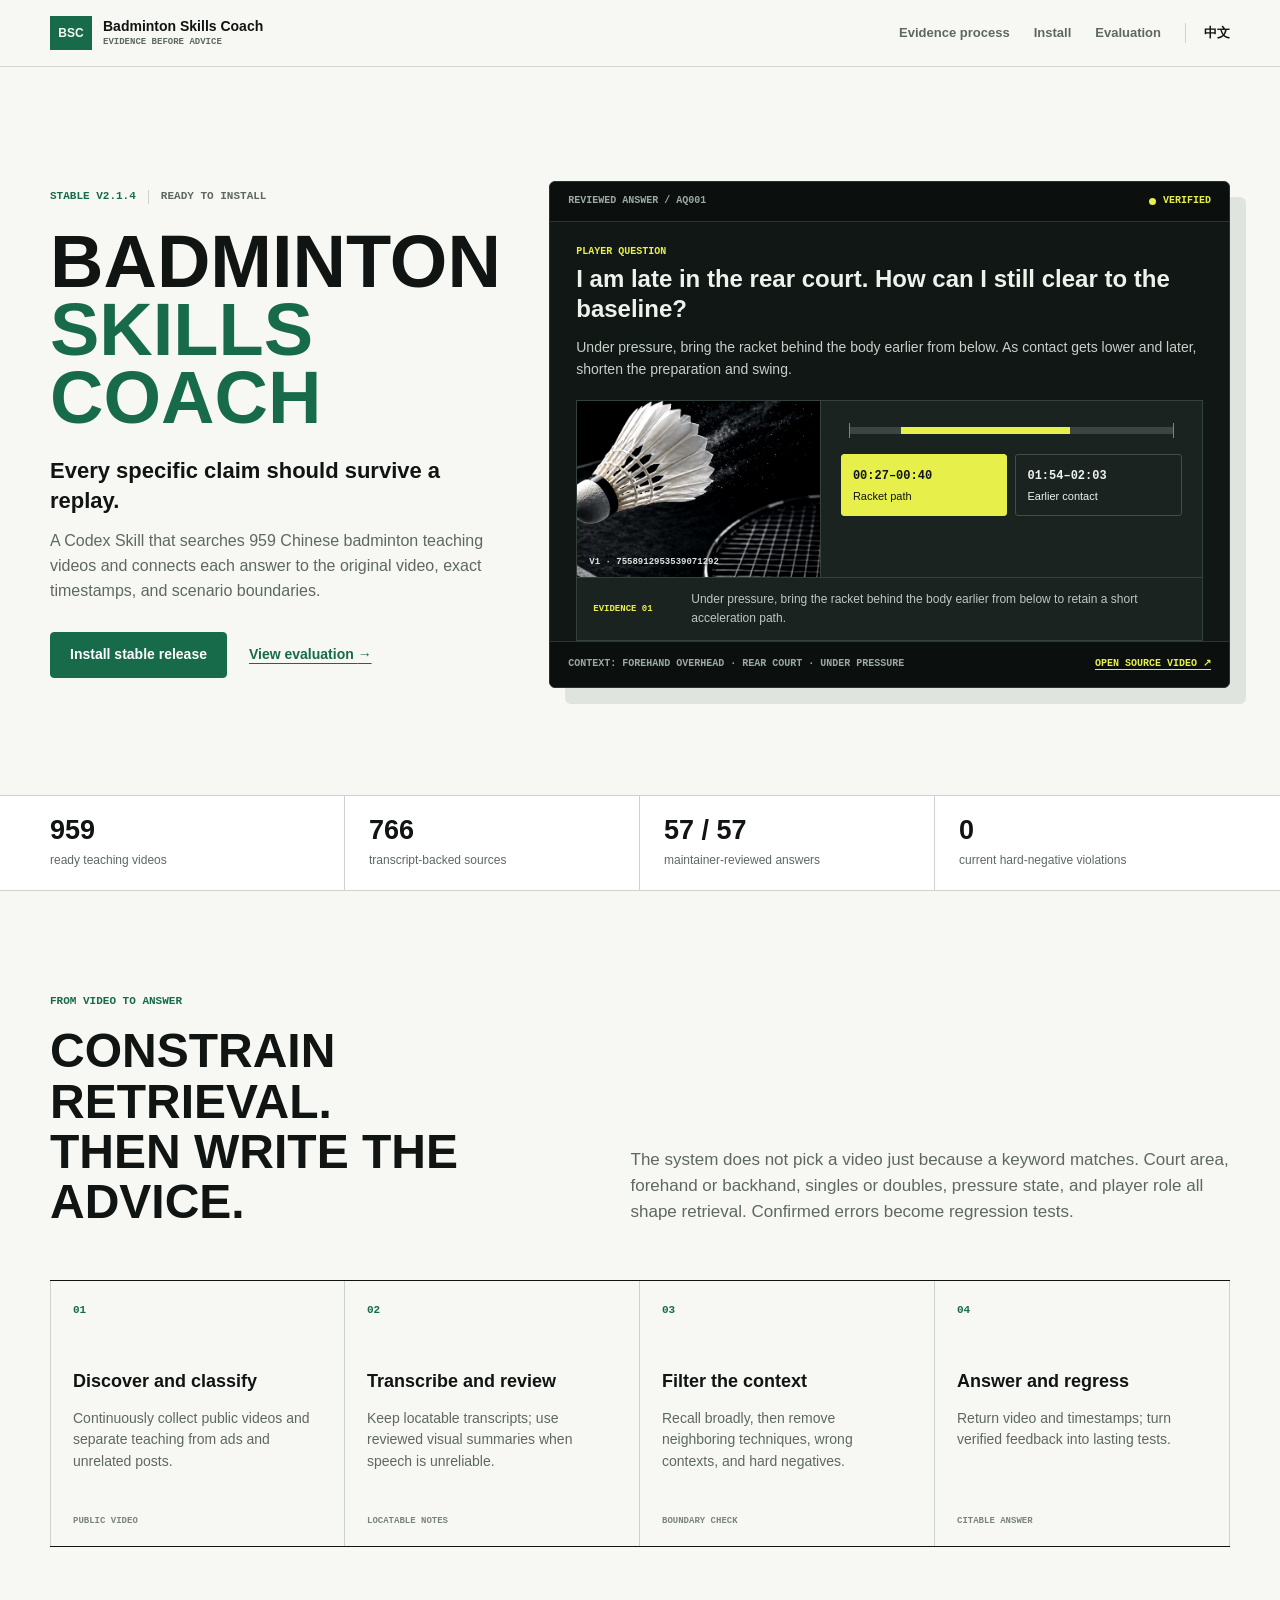
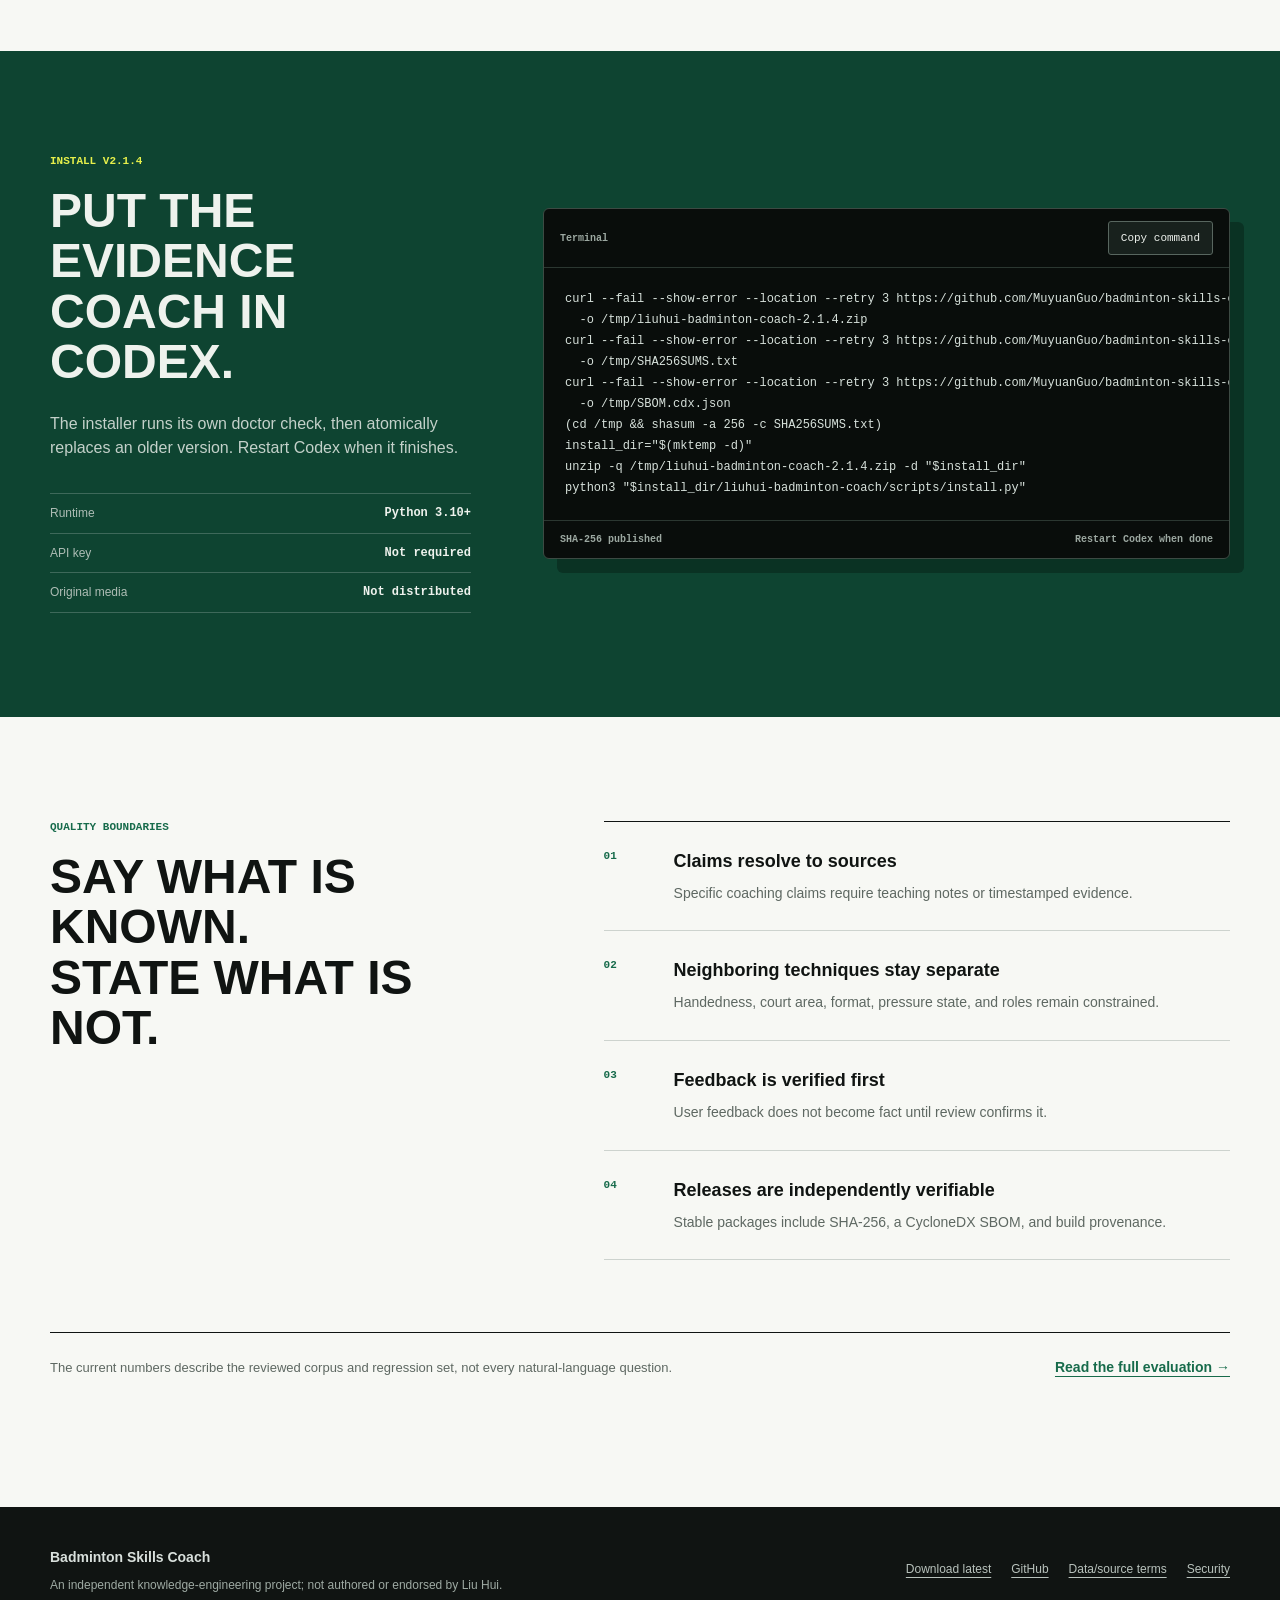
==== commit 64933353: "release: prepare v2.1.4" ====
--- a/docs/en/index.html
+++ b/docs/en/index.html
@@ -30,7 +30,7 @@
     <section class="hero" id="top">
       <div class="shell hero-grid">
         <div class="hero-copy">
-          <p class="release-line"><span>Stable v2.1.3</span><span>Ready to install</span></p>
+          <p class="release-line"><span>Stable v2.1.4</span><span>Ready to install</span></p>
           <h1><span>Badminton</span><span>Skills Coach</span></h1>
           <p class="hero-thesis">Every specific claim should survive a replay.</p>
           <p class="lede">A Codex Skill that searches 959 Chinese badminton teaching videos and connects each answer to the original video, exact timestamps, and scenario boundaries.</p>
@@ -75,16 +75,16 @@
 
     <section class="section install-section" id="install">
       <div class="shell install-grid">
-        <div class="install-copy"><p class="eyebrow">Install v2.1.3</p><h2>Put the evidence coach in Codex.</h2><p>The installer runs its own doctor check, then atomically replaces an older version. Restart Codex when it finishes.</p><dl class="requirements"><div><dt>Runtime</dt><dd>Python 3.10+</dd></div><div><dt>API key</dt><dd>Not required</dd></div><div><dt>Original media</dt><dd>Not distributed</dd></div></dl></div>
-        <div class="code-panel"><div class="code-toolbar"><span>Terminal</span><button type="button" data-copy-target="install-code">Copy command</button></div><pre id="install-code"><code>curl --fail --show-error --location --retry 3 https://github.com/MuyuanGuo/badminton-skills-coach/releases/download/v2.1.3/liuhui-badminton-coach-2.1.3.zip \
-  -o /tmp/liuhui-badminton-coach-2.1.3.zip
-curl --fail --show-error --location --retry 3 https://github.com/MuyuanGuo/badminton-skills-coach/releases/download/v2.1.3/SHA256SUMS.txt \
+        <div class="install-copy"><p class="eyebrow">Install v2.1.4</p><h2>Put the evidence coach in Codex.</h2><p>The installer runs its own doctor check, then atomically replaces an older version. Restart Codex when it finishes.</p><dl class="requirements"><div><dt>Runtime</dt><dd>Python 3.10+</dd></div><div><dt>API key</dt><dd>Not required</dd></div><div><dt>Original media</dt><dd>Not distributed</dd></div></dl></div>
+        <div class="code-panel"><div class="code-toolbar"><span>Terminal</span><button type="button" data-copy-target="install-code">Copy command</button></div><pre id="install-code"><code>curl --fail --show-error --location --retry 3 https://github.com/MuyuanGuo/badminton-skills-coach/releases/download/v2.1.4/liuhui-badminton-coach-2.1.4.zip \
+  -o /tmp/liuhui-badminton-coach-2.1.4.zip
+curl --fail --show-error --location --retry 3 https://github.com/MuyuanGuo/badminton-skills-coach/releases/download/v2.1.4/SHA256SUMS.txt \
   -o /tmp/SHA256SUMS.txt
-curl --fail --show-error --location --retry 3 https://github.com/MuyuanGuo/badminton-skills-coach/releases/download/v2.1.3/SBOM.cdx.json \
+curl --fail --show-error --location --retry 3 https://github.com/MuyuanGuo/badminton-skills-coach/releases/download/v2.1.4/SBOM.cdx.json \
   -o /tmp/SBOM.cdx.json
 (cd /tmp &amp;&amp; shasum -a 256 -c SHA256SUMS.txt)
 install_dir="$(mktemp -d)"
-unzip -q /tmp/liuhui-badminton-coach-2.1.3.zip -d "$install_dir"
+unzip -q /tmp/liuhui-badminton-coach-2.1.4.zip -d "$install_dir"
 python3 "$install_dir/liuhui-badminton-coach/scripts/install.py"</code></pre><div class="code-footer"><span>SHA-256 published</span><span>Restart Codex when done</span></div></div>
       </div>
     </section>
